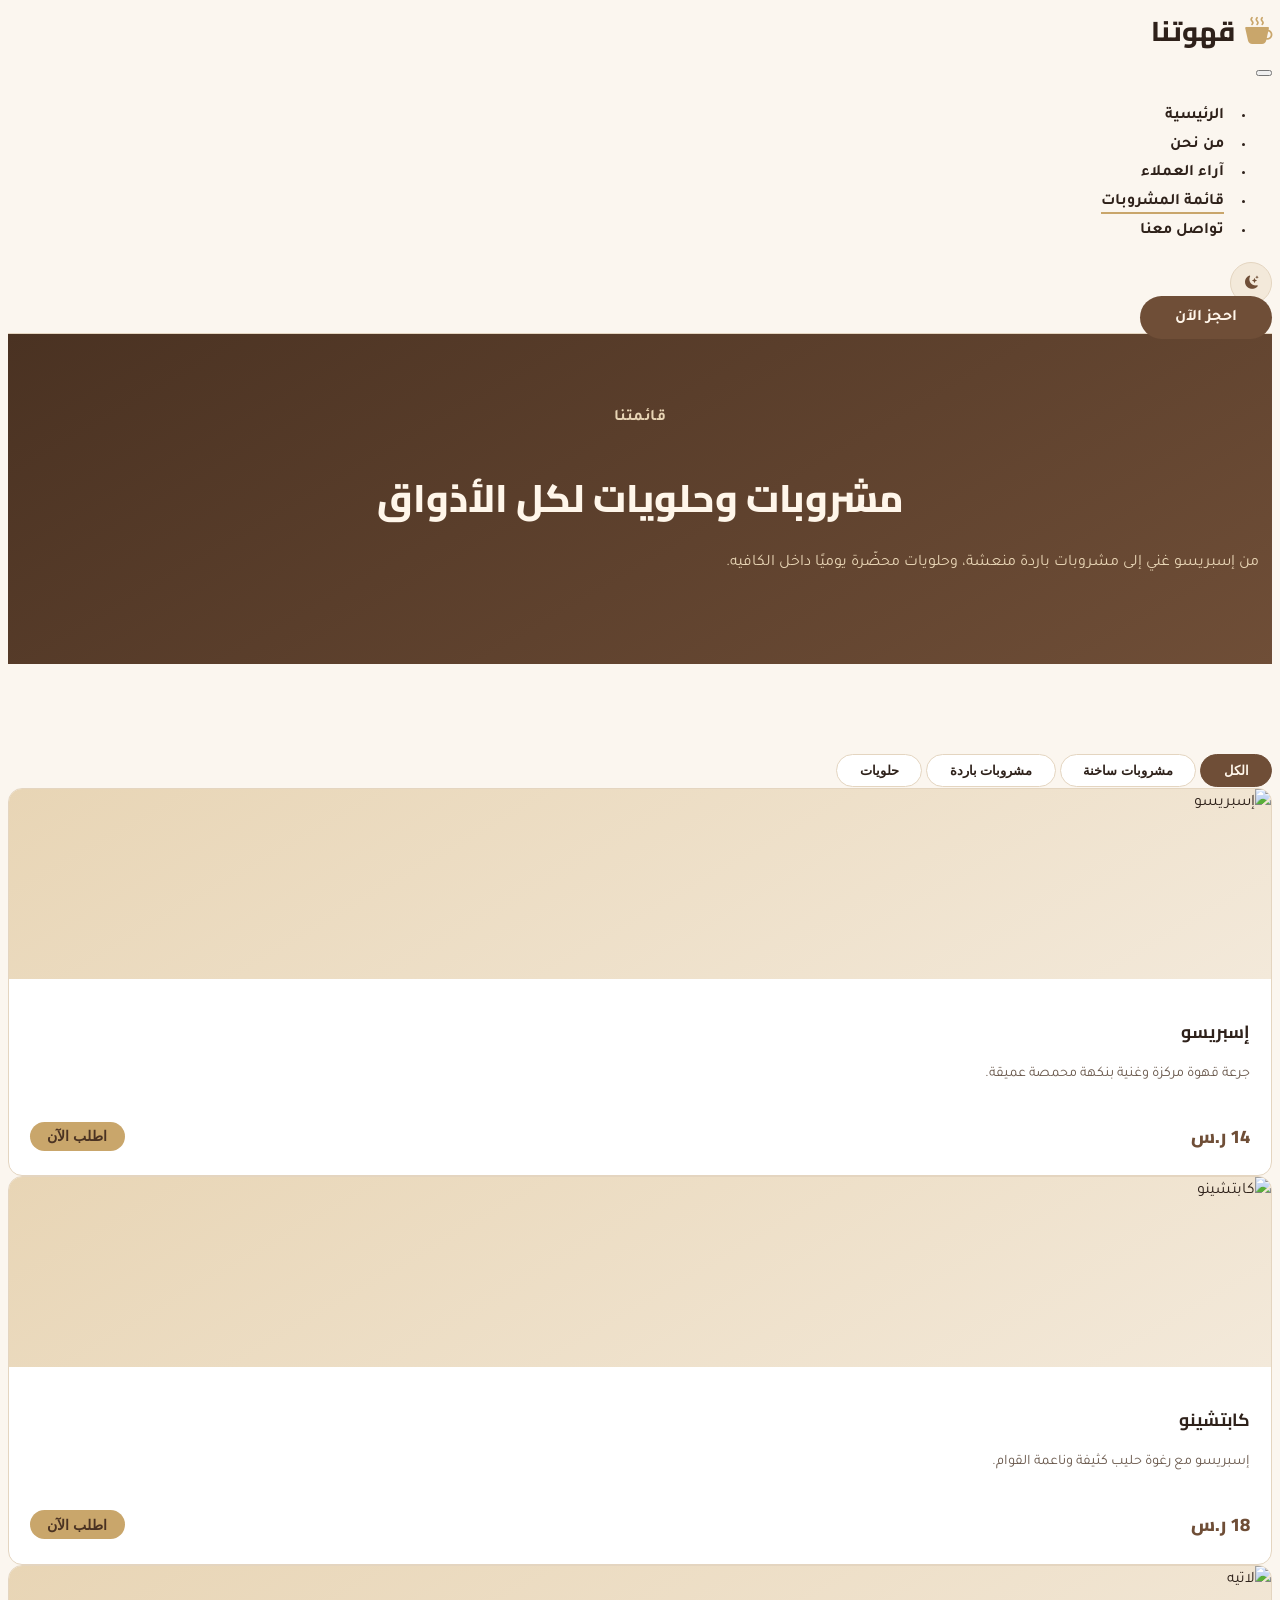
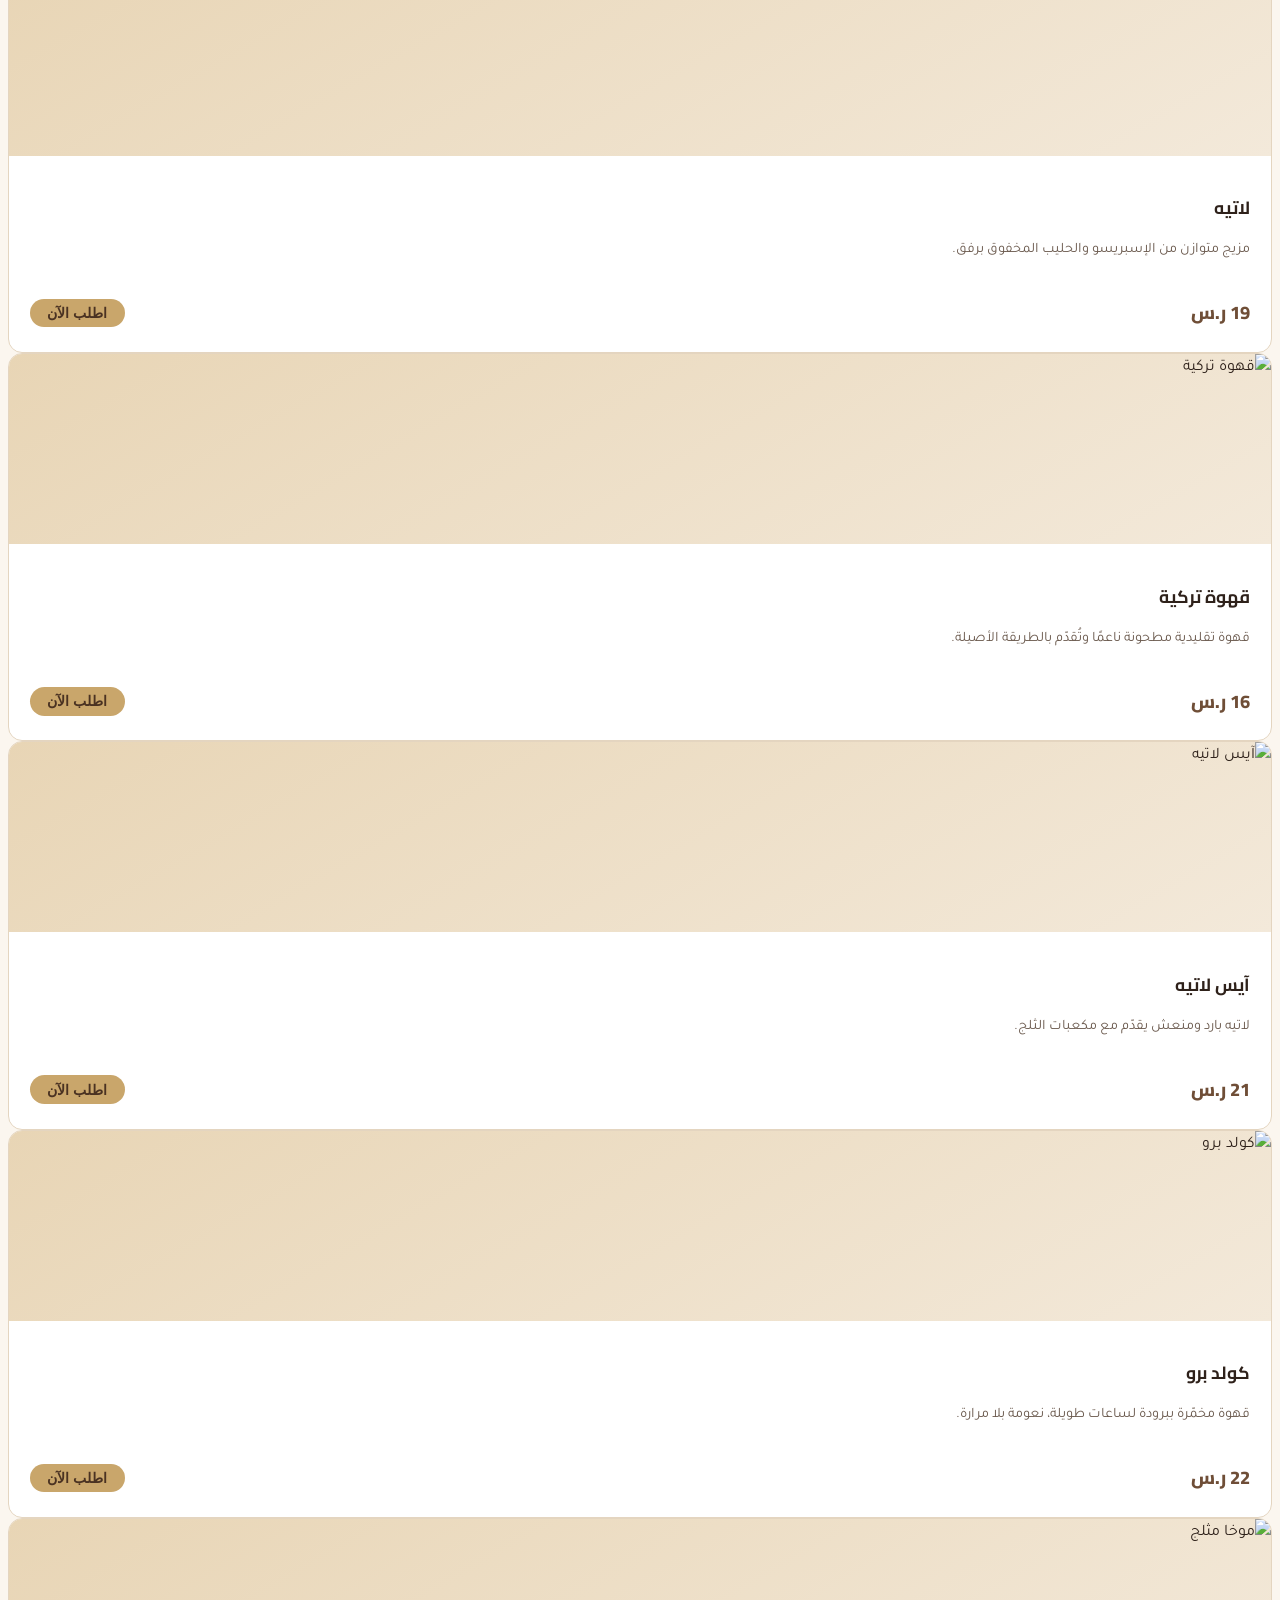
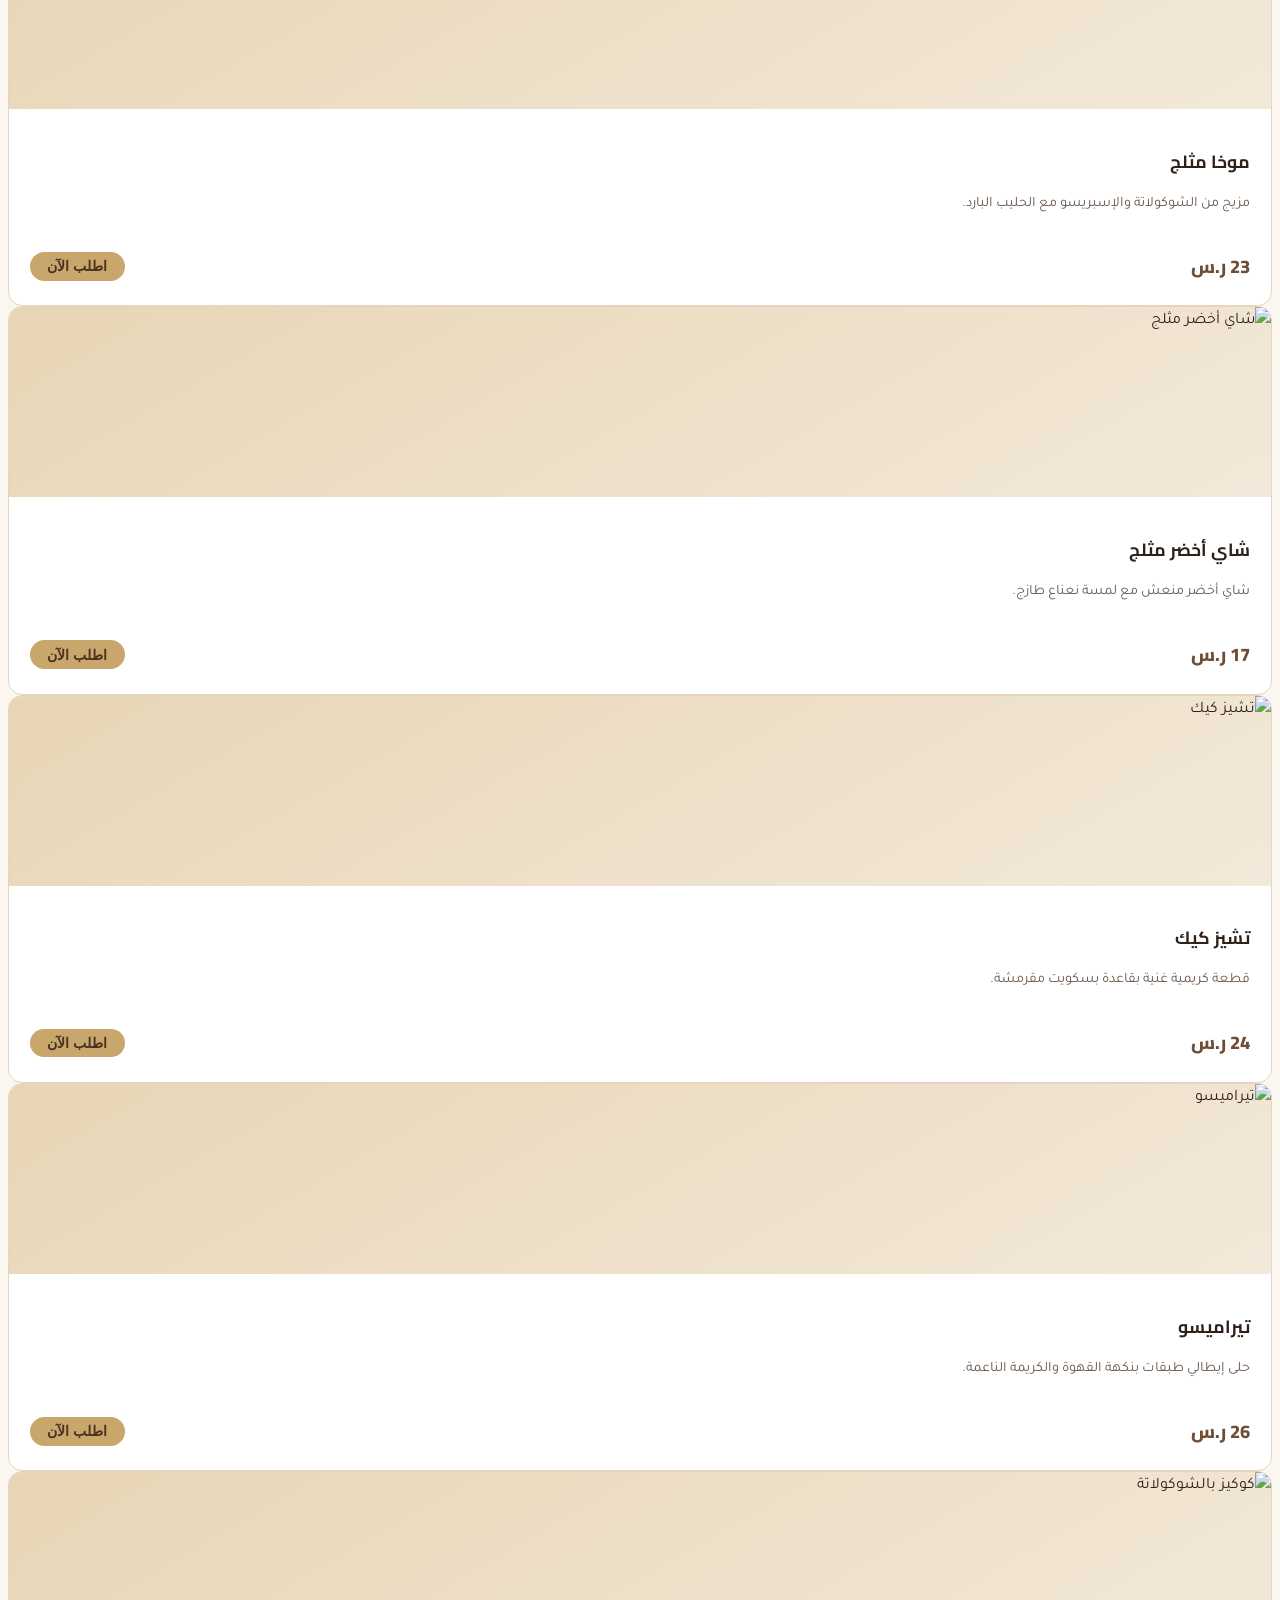
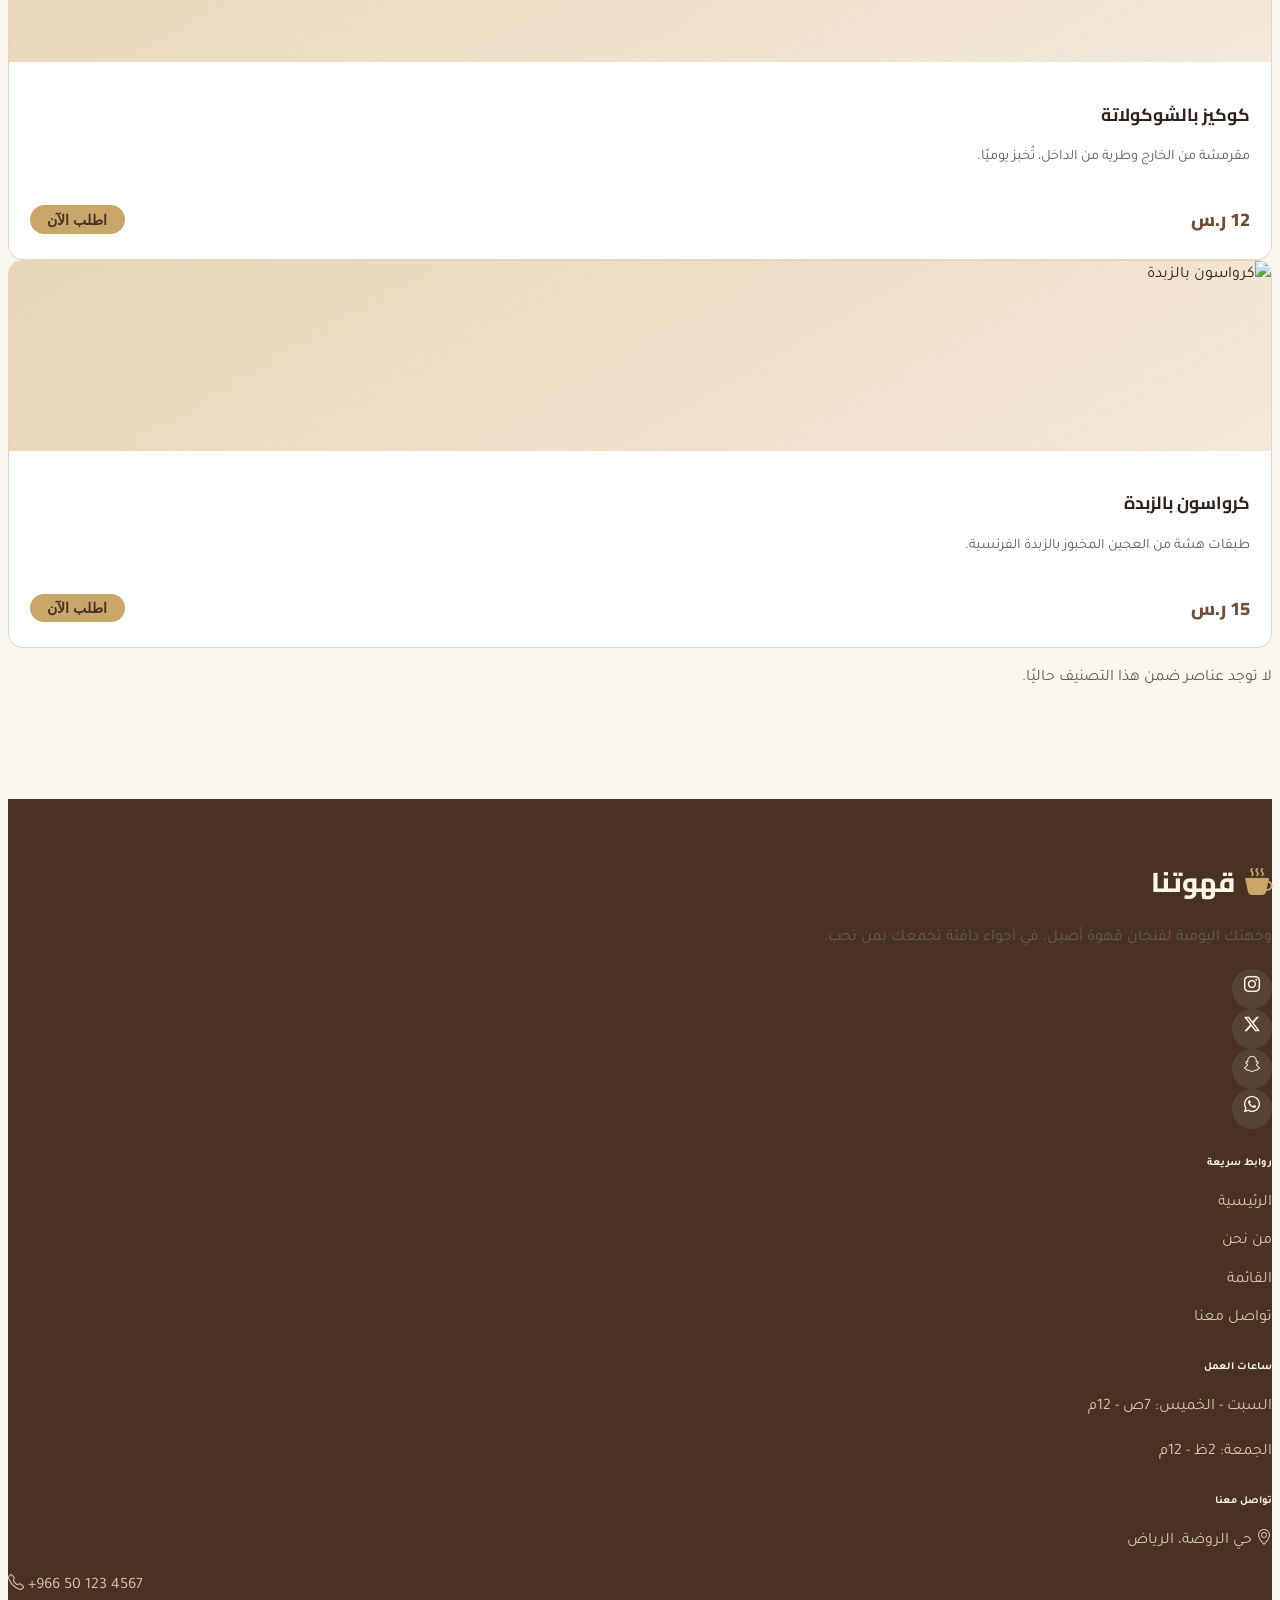
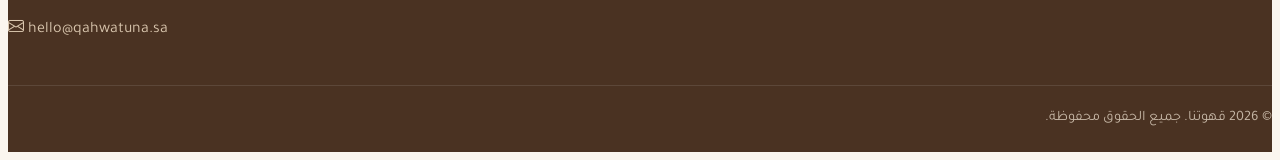
==== menu.html @ befc67d3 "Initial commit: Qahwatna cafe website Co-authored-by: Copilot App <223556219+Copilot@users.noreply.g" ====
<!DOCTYPE html>
<html lang="ar" dir="rtl">
<head>
  <meta charset="UTF-8">
  <meta name="viewport" content="width=device-width, initial-scale=1.0">
  <title>قائمة المشروبات | قهوتنا</title>
  <meta name="description" content="تصفح قائمة المشروبات والحلويات في كافيه قهوتنا">

  <!-- خطوط عربية عصرية من Google Fonts -->
  <link rel="preconnect" href="https://fonts.googleapis.com">
  <link href="https://fonts.googleapis.com/css2?family=Cairo:wght@500;700;800&family=Tajawal:wght@400;500;700&display=swap" rel="stylesheet">

  <!-- Bootstrap 5 (RTL) -->
  <link href="https://cdn.jsdelivr.net/npm/bootstrap@5.3.3/dist/css/bootstrap.rtl.min.css" rel="stylesheet">

  <!-- Bootstrap Icons -->
  <link rel="stylesheet" href="https://cdn.jsdelivr.net/npm/bootstrap-icons@1.11.3/font/bootstrap-icons.css">

  <!-- ملف التنسيقات الخاص بالموقع -->
  <link rel="stylesheet" href="style.css">
</head>
<body data-theme="light">

  <!-- ===================== الرأس (Header) ===================== -->
  <header class="site-header sticky-top">
    <nav class="navbar navbar-expand-lg py-3">
      <div class="container">

        <a class="navbar-brand brand-logo" href="index.html">
          <i class="bi bi-cup-hot-fill brand-icon"></i>
          قهوتنا
        </a>

        <button class="navbar-toggler" type="button" data-bs-toggle="collapse" data-bs-target="#mainNavbar" aria-controls="mainNavbar" aria-expanded="false" aria-label="فتح القائمة">
          <span class="navbar-toggler-icon"></span>
        </button>

        <div class="collapse navbar-collapse" id="mainNavbar">
          <ul class="navbar-nav mx-auto text-center">
            <li class="nav-item"><a class="nav-link nav-link-custom" href="index.html">الرئيسية</a></li>
            <li class="nav-item"><a class="nav-link nav-link-custom" href="index.html#about">من نحن</a></li>
            <li class="nav-item"><a class="nav-link nav-link-custom" href="index.html#testimonials">آراء العملاء</a></li>
            <li class="nav-item"><a class="nav-link nav-link-custom active" href="menu.html">قائمة المشروبات</a></li>
            <li class="nav-item"><a class="nav-link nav-link-custom" href="index.html#contact">تواصل معنا</a></li>
          </ul>

          <div class="d-flex align-items-center gap-2 justify-content-center mt-3 mt-lg-0">
            <button id="themeToggleBtn" class="theme-toggle-btn" aria-label="تبديل الوضع الليلي والنهاري" title="تبديل الوضع">
              <i class="bi bi-moon-stars-fill" id="themeIcon"></i>
            </button>
            <a href="index.html#contact" class="btn btn-coffee">احجز الآن</a>
          </div>
        </div>

      </div>
    </nav>
  </header>

  <!-- ===================== رأس صفحة القائمة ===================== -->
  <section class="menu-hero">
    <div class="container">
      <span class="section-eyebrow" style="color:#E8D5B5;">قائمتنا</span>
      <h1 class="section-title mt-2" style="color:#FFF6EA;">مشروبات وحلويات لكل الأذواق</h1>
      <p class="mx-auto" style="max-width:560px; color:#E8D5B5;">
        من إسبريسو غني إلى مشروبات باردة منعشة، وحلويات محضّرة يوميًا داخل الكافيه.
      </p>
    </div>
  </section>

  <!-- ===================== قسم القائمة (Menu Grid) ===================== -->
  <section class="menu-section py-5">
    <div class="container">

      <!-- أزرار تصفية الأقسام -->
      <div class="d-flex flex-wrap justify-content-center gap-2 mb-5" id="menuFilters">
        <button class="menu-filter-btn active" data-filter="all">الكل</button>
        <button class="menu-filter-btn" data-filter="hot">مشروبات ساخنة</button>
        <button class="menu-filter-btn" data-filter="cold">مشروبات باردة</button>
        <button class="menu-filter-btn" data-filter="dessert">حلويات</button>
      </div>

      <!-- شبكة المنتجات -->
      <div class="row g-4" id="menuGrid">

        <!-- إسبريسو -->
        <div class="col-sm-6 col-lg-4 menu-item" data-category="hot">
          <div class="product-card">
            <div class="product-thumb">
              <img src="https://images.pexels.com/photos/9050518/pexels-photo-9050518.jpeg?auto=compress&amp;cs=tinysrgb&amp;w=500" alt="إسبريسو" loading="lazy">
            </div>
            <div class="product-body">
              <h3 class="product-name">إسبريسو</h3>
              <p class="product-desc">جرعة قهوة مركزة وغنية بنكهة محمصة عميقة.</p>
              <div class="product-footer">
                <span class="product-price">14 ر.س</span>
                <button class="btn-order" data-product="إسبريسو">اطلب الآن</button>
              </div>
            </div>
          </div>
        </div>

        <!-- كابتشينو -->
        <div class="col-sm-6 col-lg-4 menu-item" data-category="hot">
          <div class="product-card">
            <div class="product-thumb">
              <img src="https://images.pexels.com/photos/186857/pexels-photo-186857.jpeg?auto=compress&amp;cs=tinysrgb&amp;w=500" alt="كابتشينو" loading="lazy">
            </div>
            <div class="product-body">
              <h3 class="product-name">كابتشينو</h3>
              <p class="product-desc">إسبريسو مع رغوة حليب كثيفة وناعمة القوام.</p>
              <div class="product-footer">
                <span class="product-price">18 ر.س</span>
                <button class="btn-order" data-product="كابتشينو">اطلب الآن</button>
              </div>
            </div>
          </div>
        </div>

        <!-- لاتيه -->
        <div class="col-sm-6 col-lg-4 menu-item" data-category="hot">
          <div class="product-card">
            <div class="product-thumb">
              <img src="https://images.pexels.com/photos/302900/pexels-photo-302900.jpeg?auto=compress&amp;cs=tinysrgb&amp;w=500" alt="لاتيه" loading="lazy">
            </div>
            <div class="product-body">
              <h3 class="product-name">لاتيه</h3>
              <p class="product-desc">مزيج متوازن من الإسبريسو والحليب المخفوق برفق.</p>
              <div class="product-footer">
                <span class="product-price">19 ر.س</span>
                <button class="btn-order" data-product="لاتيه">اطلب الآن</button>
              </div>
            </div>
          </div>
        </div>

        <!-- قهوة تركية -->
        <div class="col-sm-6 col-lg-4 menu-item" data-category="hot">
          <div class="product-card">
            <div class="product-thumb">
              <img src="https://images.pexels.com/photos/28867029/pexels-photo-28867029.jpeg?auto=compress&amp;cs=tinysrgb&amp;w=500" alt="قهوة تركية" loading="lazy">
            </div>
            <div class="product-body">
              <h3 class="product-name">قهوة تركية</h3>
              <p class="product-desc">قهوة تقليدية مطحونة ناعمًا وتُقدّم بالطريقة الأصيلة.</p>
              <div class="product-footer">
                <span class="product-price">16 ر.س</span>
                <button class="btn-order" data-product="قهوة تركية">اطلب الآن</button>
              </div>
            </div>
          </div>
        </div>

        <!-- آيس لاتيه -->
        <div class="col-sm-6 col-lg-4 menu-item" data-category="cold">
          <div class="product-card">
            <div class="product-thumb">
              <img src="https://images.pexels.com/photos/11136849/pexels-photo-11136849.jpeg?auto=compress&amp;cs=tinysrgb&amp;w=500" alt="آيس لاتيه" loading="lazy">
            </div>
            <div class="product-body">
              <h3 class="product-name">آيس لاتيه</h3>
              <p class="product-desc">لاتيه بارد ومنعش يقدّم مع مكعبات الثلج.</p>
              <div class="product-footer">
                <span class="product-price">21 ر.س</span>
                <button class="btn-order" data-product="آيس لاتيه">اطلب الآن</button>
              </div>
            </div>
          </div>
        </div>

        <!-- كولد برو -->
        <div class="col-sm-6 col-lg-4 menu-item" data-category="cold">
          <div class="product-card">
            <div class="product-thumb">
              <img src="https://images.pexels.com/photos/10738363/pexels-photo-10738363.jpeg?auto=compress&amp;cs=tinysrgb&amp;w=500" alt="كولد برو" loading="lazy">
            </div>
            <div class="product-body">
              <h3 class="product-name">كولد برو</h3>
              <p class="product-desc">قهوة مخمّرة ببرودة لساعات طويلة، نعومة بلا مرارة.</p>
              <div class="product-footer">
                <span class="product-price">22 ر.س</span>
                <button class="btn-order" data-product="كولد برو">اطلب الآن</button>
              </div>
            </div>
          </div>
        </div>

        <!-- موخا مثلج -->
        <div class="col-sm-6 col-lg-4 menu-item" data-category="cold">
          <div class="product-card">
            <div class="product-thumb">
              <img src="https://images.pexels.com/photos/4790062/pexels-photo-4790062.jpeg?auto=compress&amp;cs=tinysrgb&amp;w=500" alt="موخا مثلج" loading="lazy">
            </div>
            <div class="product-body">
              <h3 class="product-name">موخا مثلج</h3>
              <p class="product-desc">مزيج من الشوكولاتة والإسبريسو مع الحليب البارد.</p>
              <div class="product-footer">
                <span class="product-price">23 ر.س</span>
                <button class="btn-order" data-product="موخا مثلج">اطلب الآن</button>
              </div>
            </div>
          </div>
        </div>

        <!-- شاي أخضر مثلج -->
        <div class="col-sm-6 col-lg-4 menu-item" data-category="cold">
          <div class="product-card">
            <div class="product-thumb">
              <img src="https://images.pexels.com/photos/32972501/pexels-photo-32972501.jpeg?auto=compress&amp;cs=tinysrgb&amp;w=500" alt="شاي أخضر مثلج" loading="lazy">
            </div>
            <div class="product-body">
              <h3 class="product-name">شاي أخضر مثلج</h3>
              <p class="product-desc">شاي أخضر منعش مع لمسة نعناع طازج.</p>
              <div class="product-footer">
                <span class="product-price">17 ر.س</span>
                <button class="btn-order" data-product="شاي أخضر مثلج">اطلب الآن</button>
              </div>
            </div>
          </div>
        </div>

        <!-- تشيز كيك -->
        <div class="col-sm-6 col-lg-4 menu-item" data-category="dessert">
          <div class="product-card">
            <div class="product-thumb">
              <img src="https://images.pexels.com/photos/28895984/pexels-photo-28895984.jpeg?auto=compress&amp;cs=tinysrgb&amp;w=500" alt="تشيز كيك" loading="lazy">
            </div>
            <div class="product-body">
              <h3 class="product-name">تشيز كيك</h3>
              <p class="product-desc">قطعة كريمية غنية بقاعدة بسكويت مقرمشة.</p>
              <div class="product-footer">
                <span class="product-price">24 ر.س</span>
                <button class="btn-order" data-product="تشيز كيك">اطلب الآن</button>
              </div>
            </div>
          </div>
        </div>

        <!-- تيراميسو -->
        <div class="col-sm-6 col-lg-4 menu-item" data-category="dessert">
          <div class="product-card">
            <div class="product-thumb">
              <img src="https://images.pexels.com/photos/14766327/pexels-photo-14766327.jpeg?auto=compress&amp;cs=tinysrgb&amp;w=500" alt="تيراميسو" loading="lazy">
            </div>
            <div class="product-body">
              <h3 class="product-name">تيراميسو</h3>
              <p class="product-desc">حلى إيطالي طبقات بنكهة القهوة والكريمة الناعمة.</p>
              <div class="product-footer">
                <span class="product-price">26 ر.س</span>
                <button class="btn-order" data-product="تيراميسو">اطلب الآن</button>
              </div>
            </div>
          </div>
        </div>

        <!-- كوكيز -->
        <div class="col-sm-6 col-lg-4 menu-item" data-category="dessert">
          <div class="product-card">
            <div class="product-thumb">
              <img src="https://images.pexels.com/photos/14133096/pexels-photo-14133096.jpeg?auto=compress&amp;cs=tinysrgb&amp;w=500" alt="كوكيز بالشوكولاتة" loading="lazy">
            </div>
            <div class="product-body">
              <h3 class="product-name">كوكيز بالشوكولاتة</h3>
              <p class="product-desc">مقرمشة من الخارج وطرية من الداخل، تُخبز يوميًا.</p>
              <div class="product-footer">
                <span class="product-price">12 ر.س</span>
                <button class="btn-order" data-product="كوكيز بالشوكولاتة">اطلب الآن</button>
              </div>
            </div>
          </div>
        </div>

        <!-- كرواسون -->
        <div class="col-sm-6 col-lg-4 menu-item" data-category="dessert">
          <div class="product-card">
            <div class="product-thumb">
              <img src="https://images.pexels.com/photos/8105045/pexels-photo-8105045.jpeg?auto=compress&amp;cs=tinysrgb&amp;w=500" alt="كرواسون بالزبدة" loading="lazy">
            </div>
            <div class="product-body">
              <h3 class="product-name">كرواسون بالزبدة</h3>
              <p class="product-desc">طبقات هشة من العجين المخبوز بالزبدة الفرنسية.</p>
              <div class="product-footer">
                <span class="product-price">15 ر.س</span>
                <button class="btn-order" data-product="كرواسون بالزبدة">اطلب الآن</button>
              </div>
            </div>
          </div>
        </div>

      </div>

      <!-- رسالة تظهر عند عدم وجود نتائج للتصفية -->
      <p class="text-center text-muted-custom mt-5 d-none" id="noResultsMsg">
        لا توجد عناصر ضمن هذا التصنيف حاليًا.
      </p>

    </div>
  </section>

  <!-- ===================== التذييل (Footer) ===================== -->
  <footer class="site-footer">
    <div class="container">
      <div class="row g-4">

        <div class="col-lg-4">
          <div class="brand-logo mb-3" style="color:#FFF6EA;">
            <i class="bi bi-cup-hot-fill brand-icon"></i>
            قهوتنا
          </div>
          <p class="text-muted-custom" style="color:#C6B7A6;">
            وجهتك اليومية لفنجان قهوة أصيل، في أجواء دافئة تجمعك بمن تحب.
          </p>
          <div class="d-flex gap-2 mt-3">
            <a href="#" class="social-icon" aria-label="Instagram"><i class="bi bi-instagram"></i></a>
            <a href="#" class="social-icon" aria-label="Twitter / X"><i class="bi bi-twitter-x"></i></a>
            <a href="#" class="social-icon" aria-label="Snapchat"><i class="bi bi-snapchat"></i></a>
            <a href="#" class="social-icon" aria-label="WhatsApp"><i class="bi bi-whatsapp"></i></a>
          </div>
        </div>

        <div class="col-lg-2 col-md-4">
          <h6 class="footer-title">روابط سريعة</h6>
          <a href="index.html" class="footer-link">الرئيسية</a>
          <a href="index.html#about" class="footer-link">من نحن</a>
          <a href="menu.html" class="footer-link">القائمة</a>
          <a href="index.html#contact" class="footer-link">تواصل معنا</a>
        </div>

        <div class="col-lg-3 col-md-4">
          <h6 class="footer-title">ساعات العمل</h6>
          <p class="footer-link mb-1">السبت - الخميس: 7ص - 12م</p>
          <p class="footer-link">الجمعة: 2ظ - 12م</p>
        </div>

        <div class="col-lg-3 col-md-4">
          <h6 class="footer-title">تواصل معنا</h6>
          <p class="footer-link mb-1"><i class="bi bi-geo-alt ms-1"></i> حي الروضة، الرياض</p>
          <p class="footer-link mb-1" dir="ltr"><i class="bi bi-telephone ms-1"></i> +966 50 123 4567</p>
          <p class="footer-link" dir="ltr"><i class="bi bi-envelope ms-1"></i> hello@qahwatuna.sa</p>
        </div>

      </div>

      <div class="footer-bottom text-center">
        &copy; <span id="currentYear"></span> قهوتنا. جميع الحقوق محفوظة.
      </div>
    </div>
  </footer>

  <!-- إشعار تأكيد الطلب -->
  <div class="toast-custom" id="orderToast">
    <i class="bi bi-check-circle-fill ms-1"></i>
    <span id="orderToastText">تمت إضافة الطلب بنجاح</span>
  </div>

  <!-- زر العودة لأعلى الصفحة -->
  <button id="scrollTopBtn" class="scroll-top-btn" aria-label="العودة لأعلى الصفحة">
    <i class="bi bi-arrow-up"></i>
  </button>

  <!-- مكتبة Bootstrap JS -->
  <script src="https://cdn.jsdelivr.net/npm/bootstrap@5.3.3/dist/js/bootstrap.bundle.min.js"></script>
  <!-- ملف الجافاسكريبت الخاص بالموقع -->
  <script src="script.js"></script>
</body>
</html>
---- style.css ----
/* ==========================================================================
   قهوتنا | ملف التنسيقات الرئيسي
   يحتوي على: المتغيرات (Design Tokens) - التنسيق العام - الأقسام - الوضع الليلي
   ========================================================================== */

/* ----- 1) المتغيرات العامة (Design Tokens) ----- */
:root {
  /* الألوان - الوضع النهاري (دافئ: بني وبيج وكريمي) */
  --color-bg: #FBF6EF;
  --color-bg-soft: #F3E9DA;
  --color-surface: #FFFFFF;
  --color-text: #2E211A;
  --color-text-muted: #6B5A4E;
  --color-primary: #6F4E37;
  --color-primary-dark: #4A3222;
  --color-accent: #C9A66B;
  --color-accent-soft: #E8D5B5;
  --color-border: #E4D5C0;

  /* الظلال والانحناءات */
  --shadow-soft: 0 10px 30px rgba(74, 50, 34, 0.08);
  --radius-card: 14px;

  /* الخطوط */
  --font-heading: 'Cairo', sans-serif;
  --font-body: 'Tajawal', sans-serif;

  /* الانتقالات */
  --transition-base: 0.3s ease;
}

/* ----- الوضع الليلي (Dark Mode) ----- */
[data-theme="dark"] {
  --color-bg: #1B140F;
  --color-bg-soft: #241B15;
  --color-surface: #2A2018;
  --color-text: #F3E9DA;
  --color-text-muted: #C6B7A6;
  --color-primary: #D8B989;
  --color-primary-dark: #C9A66B;
  --color-accent: #C9A66B;
  --color-accent-soft: #3A2C20;
  --color-border: #3A2C20;
  --shadow-soft: 0 10px 30px rgba(0, 0, 0, 0.35);
}

/* ----- 2) إعدادات عامة ----- */
* {
  scroll-behavior: smooth;
}

body {
  font-family: var(--font-body);
  background-color: var(--color-bg);
  color: var(--color-text);
  transition: background-color var(--transition-base), color var(--transition-base);
  line-height: 1.8;
}

h1, h2, h3, h4, h5, .brand-logo {
  font-family: var(--font-heading);
  color: var(--color-text);
}

a {
  text-decoration: none;
}

section {
  padding: 90px 0;
}

.text-muted-custom {
  color: var(--color-text-muted) !important;
}

.section-eyebrow {
  color: var(--color-accent);
  font-weight: 700;
  letter-spacing: 0.5px;
}

.section-title {
  font-weight: 800;
  font-size: clamp(1.9rem, 3vw, 2.6rem);
  margin-bottom: 1rem;
}

.section-lead {
  color: var(--color-text-muted);
  max-width: 620px;
}

/* ----- 3) الأزرار ----- */
.btn-coffee {
  background-color: var(--color-primary);
  color: #FFF6EA;
  border: none;
  padding: 0.85rem 2.2rem;
  border-radius: 50px;
  font-weight: 700;
  transition: background-color var(--transition-base), transform var(--transition-base);
}

.btn-coffee:hover {
  background-color: var(--color-primary-dark);
  color: #FFF6EA;
  transform: translateY(-2px);
}

.btn-coffee-outline {
  background-color: transparent;
  color: var(--color-primary);
  border: 2px solid var(--color-primary);
  padding: 0.75rem 2rem;
  border-radius: 50px;
  font-weight: 700;
  transition: all var(--transition-base);
}

.btn-coffee-outline:hover {
  background-color: var(--color-primary);
  color: #FFF6EA;
}

/* ----- 4) رأس الصفحة (Header) ----- */
.site-header {
  background-color: var(--color-bg);
  border-bottom: 1px solid var(--color-border);
  transition: background-color var(--transition-base);
}

.brand-logo {
  font-weight: 800;
  font-size: 1.7rem;
  display: flex;
  align-items: center;
  gap: 10px;
}

.brand-logo .brand-icon {
  color: var(--color-accent);
}

.nav-link-custom {
  color: var(--color-text) !important;
  font-weight: 600;
  margin: 0 8px;
  position: relative;
}

.nav-link-custom::after {
  content: "";
  position: absolute;
  right: 0;
  bottom: -4px;
  width: 0;
  height: 2px;
  background-color: var(--color-accent);
  transition: width var(--transition-base);
}

.nav-link-custom:hover::after,
.nav-link-custom.active::after {
  width: 100%;
}

/* زر تبديل الوضع الليلي/النهاري */
.theme-toggle-btn {
  width: 42px;
  height: 42px;
  border-radius: 50%;
  border: 1px solid var(--color-border);
  background-color: var(--color-bg-soft);
  color: var(--color-primary);
  display: flex;
  align-items: center;
  justify-content: center;
  transition: all var(--transition-base);
}

.theme-toggle-btn:hover {
  background-color: var(--color-accent-soft);
}

/* ----- 5) قسم الترحيب (Hero) ----- */
.hero-section {
  position: relative;
  min-height: 88vh;
  display: flex;
  align-items: center;
  overflow: hidden;
  background:
    radial-gradient(circle at 15% 25%, rgba(201, 166, 107, 0.35), transparent 45%),
    linear-gradient(160deg, rgba(37, 25, 16, 0.88) 0%, rgba(74, 50, 34, 0.82) 55%, rgba(111, 78, 55, 0.7) 100%),
    url('https://images.pexels.com/photos/930402/pexels-photo-930402.jpeg?auto=compress&cs=tinysrgb&w=1600') center/cover no-repeat;
}

/* نقش دائري يشبه حبوب القهوة كخلفية زخرفية */
.hero-pattern {
  position: absolute;
  inset: 0;
  opacity: 0.12;
  background-image: radial-gradient(#F3E9DA 2px, transparent 2px);
  background-size: 26px 26px;
  pointer-events: none;
}

.hero-content {
  position: relative;
  z-index: 2;
  color: #FFF6EA;
}

.hero-content .section-eyebrow {
  color: var(--color-accent-soft);
}

.hero-title {
  font-family: var(--font-heading);
  font-weight: 800;
  font-size: clamp(2.4rem, 5vw, 3.8rem);
  line-height: 1.25;
}

.hero-subtitle {
  font-size: 1.15rem;
  color: #E8D5B5;
  max-width: 560px;
  margin: 1.2rem 0 2rem;
}

.hero-cup-decor {
  position: relative;
  z-index: 2;
}

/* ----- 6) قسم من نحن (About) ----- */
.about-section {
  background-color: var(--color-bg);
}

.feature-item {
  display: flex;
  gap: 16px;
  align-items: flex-start;
  padding: 18px 0;
  border-bottom: 1px solid var(--color-border);
}

.feature-item:last-child {
  border-bottom: none;
}

.feature-icon {
  width: 48px;
  height: 48px;
  min-width: 48px;
  border-radius: 12px;
  background-color: var(--color-accent-soft);
  color: var(--color-primary);
  display: flex;
  align-items: center;
  justify-content: center;
  font-size: 1.3rem;
}

.about-visual {
  background: linear-gradient(150deg, var(--color-accent-soft), var(--color-bg-soft));
  border-radius: 24px;
  padding: 2.5rem;
  position: relative;
}

.stat-card {
  background-color: var(--color-surface);
  border-radius: var(--radius-card);
  padding: 1.4rem;
  box-shadow: var(--shadow-soft);
  text-align: center;
}

.stat-number {
  font-family: var(--font-heading);
  font-weight: 800;
  font-size: 2rem;
  color: var(--color-primary);
}

/* ----- 7) قسم آراء العملاء (Testimonials) ----- */
.testimonials-section {
  background-color: var(--color-bg-soft);
}

.testimonial-card {
  background-color: var(--color-surface);
  border-radius: var(--radius-card);
  padding: 2rem;
  height: 100%;
  box-shadow: var(--shadow-soft);
  border: 1px solid var(--color-border);
}

.testimonial-quote-icon {
  color: var(--color-accent);
  font-size: 1.8rem;
}

.testimonial-avatar {
  width: 52px;
  height: 52px;
  border-radius: 50%;
  background-color: var(--color-accent-soft);
  color: var(--color-primary);
  display: flex;
  align-items: center;
  justify-content: center;
  font-weight: 700;
  font-family: var(--font-heading);
}

.rating-stars {
  color: var(--color-accent);
  letter-spacing: 2px;
}

/* ----- 8) قسم التواصل (Contact) ----- */
.contact-section {
  background-color: var(--color-bg);
}

.form-control-coffee {
  background-color: var(--color-surface);
  border: 1px solid var(--color-border);
  color: var(--color-text);
  padding: 0.75rem 1rem;
  border-radius: 10px;
}

.form-control-coffee:focus {
  border-color: var(--color-primary);
  box-shadow: 0 0 0 3px var(--color-accent-soft);
  background-color: var(--color-surface);
  color: var(--color-text);
}

.invalid-feedback-custom {
  color: #B3261E;
  font-size: 0.85rem;
  margin-top: 4px;
  display: none;
}

[data-theme="dark"] .invalid-feedback-custom {
  color: #FF8A80;
}

.is-invalid-custom {
  border-color: #B3261E !important;
}

.form-success-msg {
  display: none;
  background-color: #E8F3E8;
  color: #2E5B2E;
  border-radius: 10px;
  padding: 1rem 1.2rem;
  margin-top: 1rem;
}

[data-theme="dark"] .form-success-msg {
  background-color: #1F3320;
  color: #B7E1B7;
}

/* ----- 9) التذييل (Footer) ----- */
.site-footer {
  background-color: var(--color-primary-dark);
  color: #EFE3D0;
  padding-top: 60px;
}

[data-theme="dark"] .site-footer {
  background-color: #120D09;
}

.footer-title {
  color: #FFF6EA;
  font-weight: 700;
  margin-bottom: 1rem;
}

.footer-link {
  color: #D9C6AE;
  display: block;
  margin-bottom: 0.6rem;
  transition: color var(--transition-base);
}

.footer-link:hover {
  color: var(--color-accent);
}

.social-icon {
  width: 40px;
  height: 40px;
  border-radius: 50%;
  background-color: rgba(255, 255, 255, 0.08);
  color: #FFF6EA;
  display: flex;
  align-items: center;
  justify-content: center;
  transition: all var(--transition-base);
}

.social-icon:hover {
  background-color: var(--color-accent);
  color: var(--color-primary-dark);
}

.footer-bottom {
  border-top: 1px solid rgba(255, 255, 255, 0.1);
  margin-top: 40px;
  padding: 20px 0;
  font-size: 0.9rem;
  color: #C6B7A6;
}

/* ----- 10) زر العودة لأعلى الصفحة ----- */
.scroll-top-btn {
  position: fixed;
  bottom: 28px;
  left: 28px;
  width: 46px;
  height: 46px;
  border-radius: 50%;
  background-color: var(--color-primary);
  color: #FFF6EA;
  border: none;
  display: flex;
  align-items: center;
  justify-content: center;
  font-size: 1.2rem;
  opacity: 0;
  visibility: hidden;
  transform: translateY(15px);
  transition: all var(--transition-base);
  z-index: 999;
  box-shadow: var(--shadow-soft);
}

.scroll-top-btn.is-visible {
  opacity: 1;
  visibility: visible;
  transform: translateY(0);
}

.scroll-top-btn:hover {
  background-color: var(--color-primary-dark);
}

/* ----- 11) صفحة القائمة (menu.html) ----- */
.menu-hero {
  background: linear-gradient(150deg, var(--color-primary-dark), var(--color-primary));
  padding: 70px 0;
  color: #FFF6EA;
  text-align: center;
}

.menu-filter-btn {
  border: 1px solid var(--color-border);
  background-color: var(--color-surface);
  color: var(--color-text);
  padding: 0.5rem 1.4rem;
  border-radius: 50px;
  font-weight: 600;
  transition: all var(--transition-base);
}

.menu-filter-btn:hover {
  border-color: var(--color-primary);
}

.menu-filter-btn.active {
  background-color: var(--color-primary);
  border-color: var(--color-primary);
  color: #FFF6EA;
}

.product-card {
  background-color: var(--color-surface);
  border-radius: var(--radius-card);
  overflow: hidden;
  border: 1px solid var(--color-border);
  height: 100%;
  transition: transform var(--transition-base), box-shadow var(--transition-base);
}

.product-card:hover {
  transform: translateY(-6px);
  box-shadow: var(--shadow-soft);
}

.product-thumb {
  height: 190px;
  overflow: hidden;
  background: linear-gradient(150deg, var(--color-accent-soft), var(--color-bg-soft));
}

.product-thumb img {
  width: 100%;
  height: 100%;
  object-fit: cover;
  display: block;
  transition: transform var(--transition-base);
}

.product-card:hover .product-thumb img {
  transform: scale(1.06);
}

.product-body {
  padding: 1.2rem 1.3rem 1.4rem;
}

.product-name {
  font-family: var(--font-heading);
  font-weight: 700;
  font-size: 1.1rem;
  margin-bottom: 0.3rem;
}

.product-desc {
  color: var(--color-text-muted);
  font-size: 0.9rem;
  min-height: 42px;
}

.product-footer {
  display: flex;
  align-items: center;
  justify-content: space-between;
  margin-top: 1rem;
}

.product-price {
  font-family: var(--font-heading);
  font-weight: 800;
  color: var(--color-primary);
  font-size: 1.15rem;
}

.btn-order {
  background-color: var(--color-accent);
  color: var(--color-primary-dark);
  border: none;
  border-radius: 50px;
  padding: 0.4rem 1.1rem;
  font-weight: 700;
  font-size: 0.9rem;
  transition: all var(--transition-base);
}

.btn-order:hover {
  background-color: var(--color-primary);
  color: #FFF6EA;
}

.toast-custom {
  position: fixed;
  bottom: 28px;
  right: 28px;
  background-color: var(--color-primary);
  color: #FFF6EA;
  padding: 0.9rem 1.4rem;
  border-radius: 10px;
  box-shadow: var(--shadow-soft);
  z-index: 1000;
  opacity: 0;
  transform: translateY(20px);
  transition: all var(--transition-base);
  pointer-events: none;
}

.toast-custom.show {
  opacity: 1;
  transform: translateY(0);
}

/* ----- 12) الاستجابة (Responsive) ----- */
@media (max-width: 991.98px) {
  section {
    padding: 60px 0;
  }
  .hero-section {
    min-height: auto;
    padding: 110px 0 70px;
  }
}

@media (max-width: 575.98px) {
  .scroll-top-btn {
    left: 16px;
    bottom: 16px;
  }
  .toast-custom {
    right: 16px;
    left: 16px;
    text-align: center;
  }
}
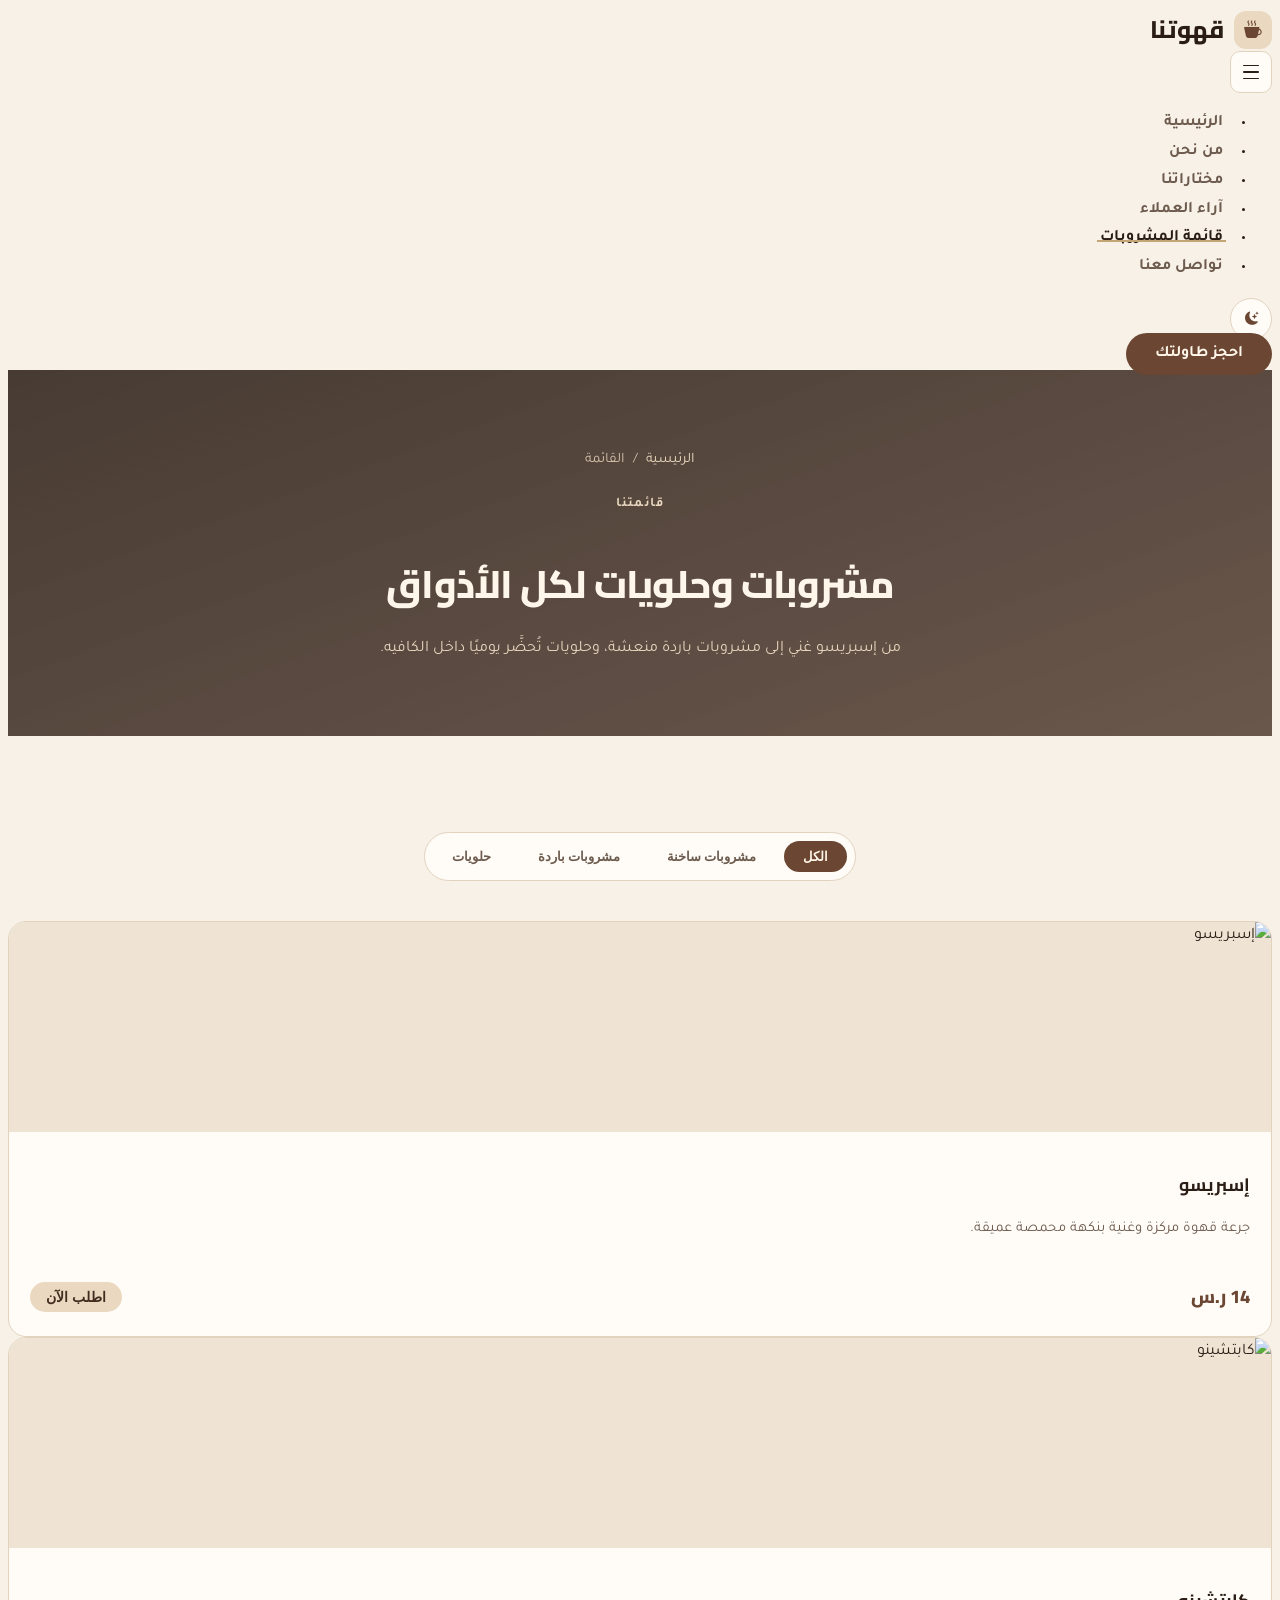
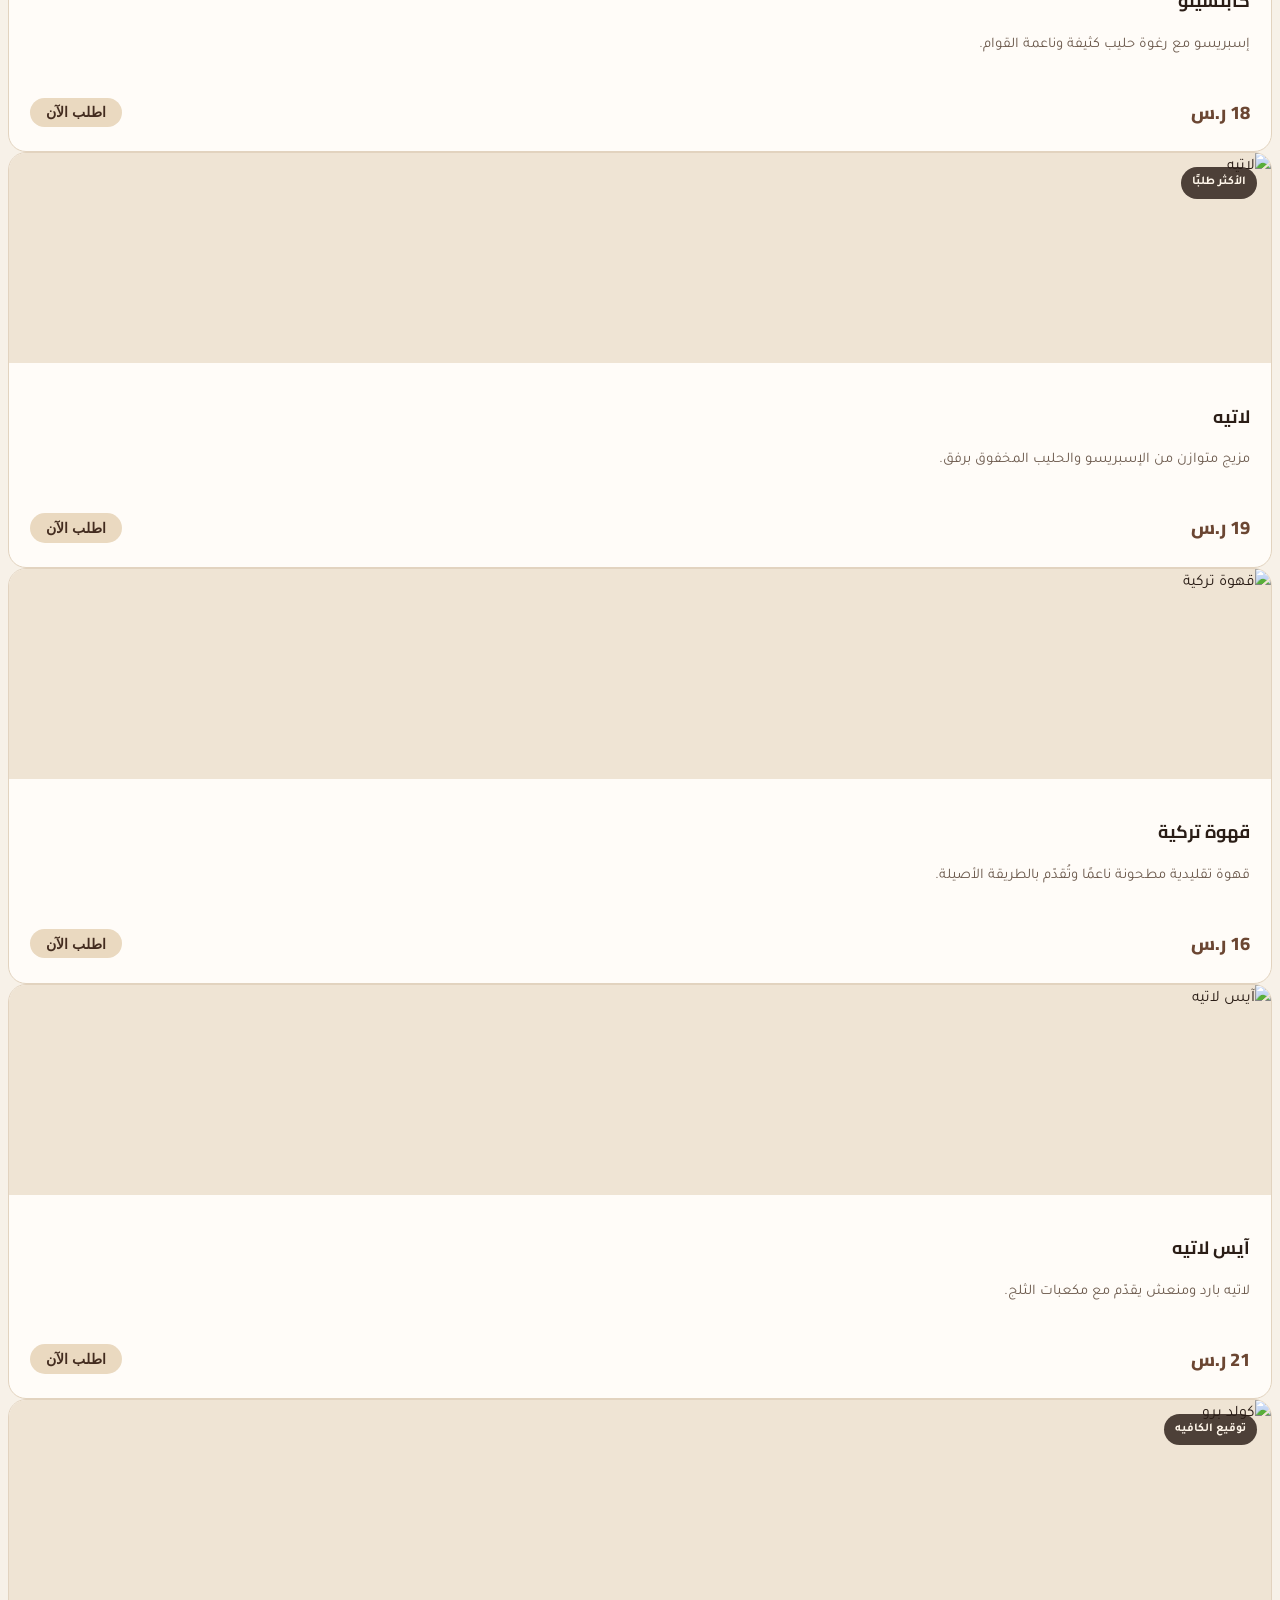
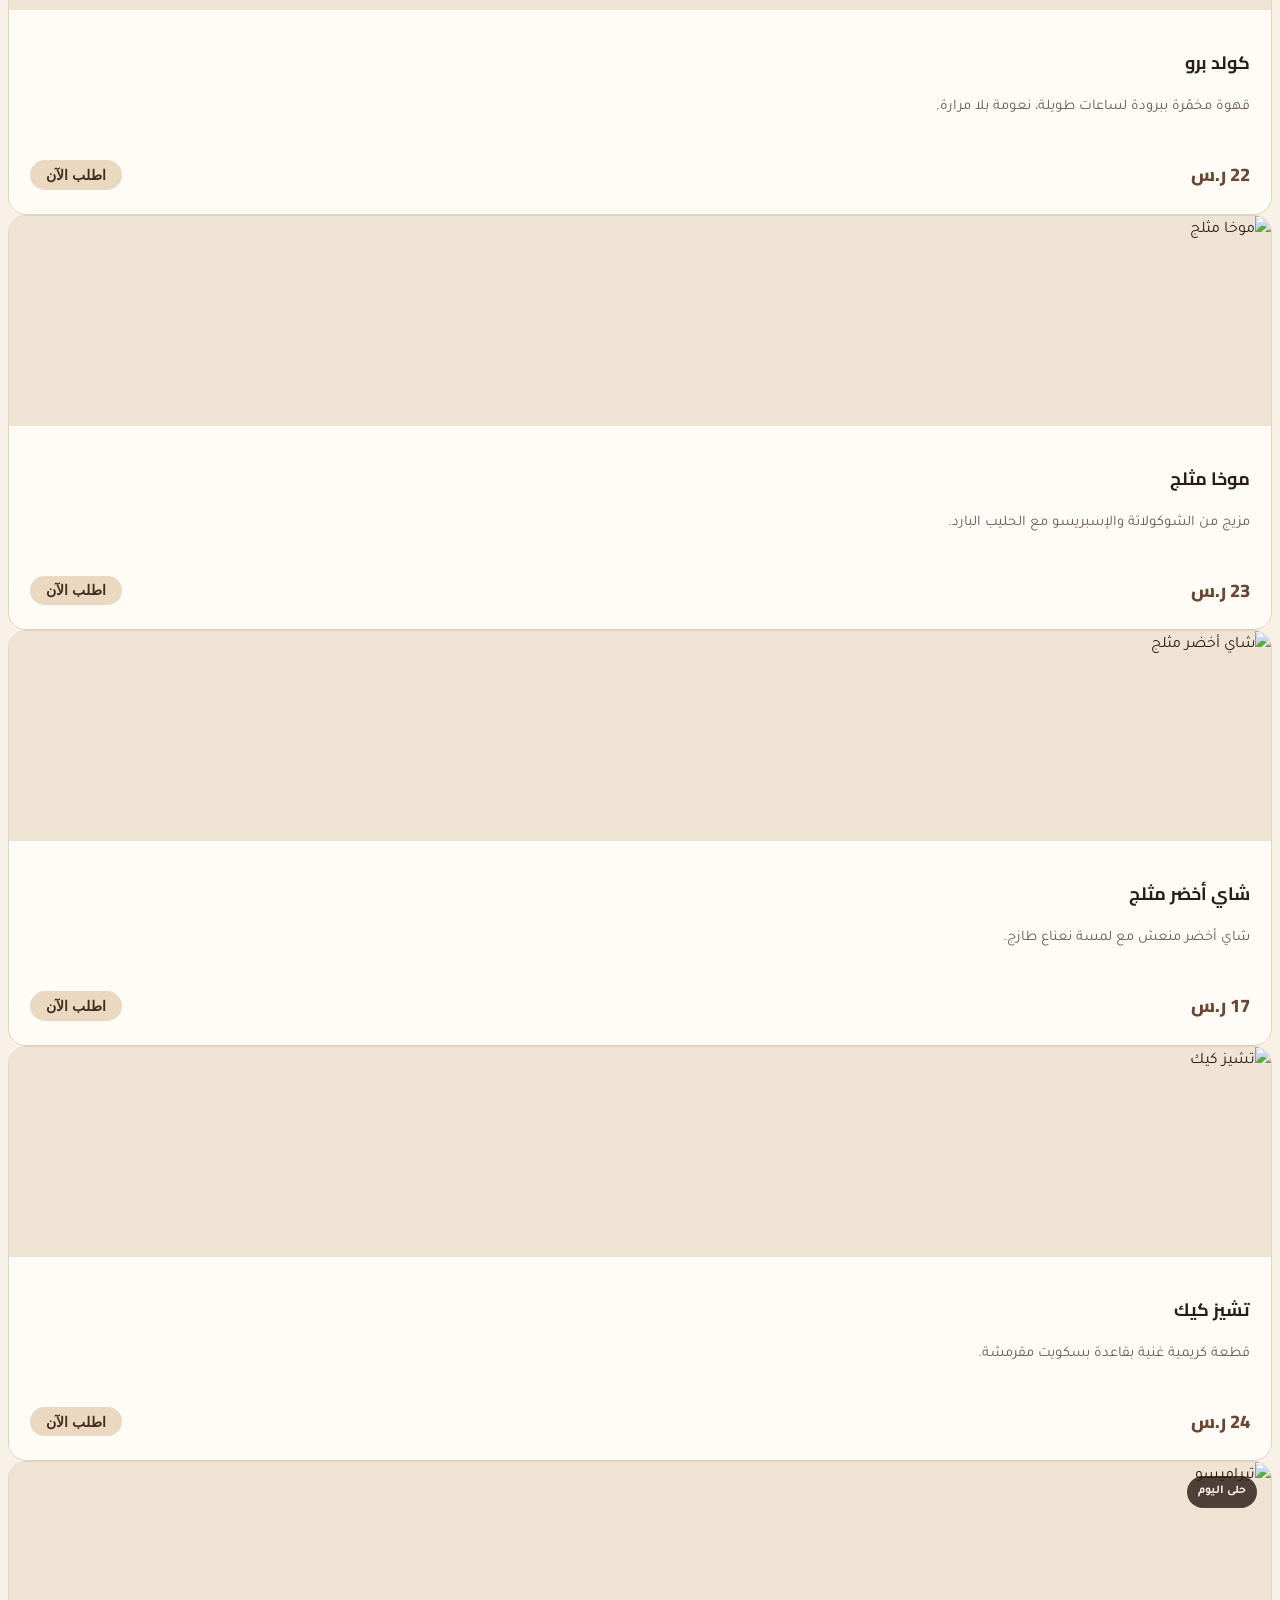
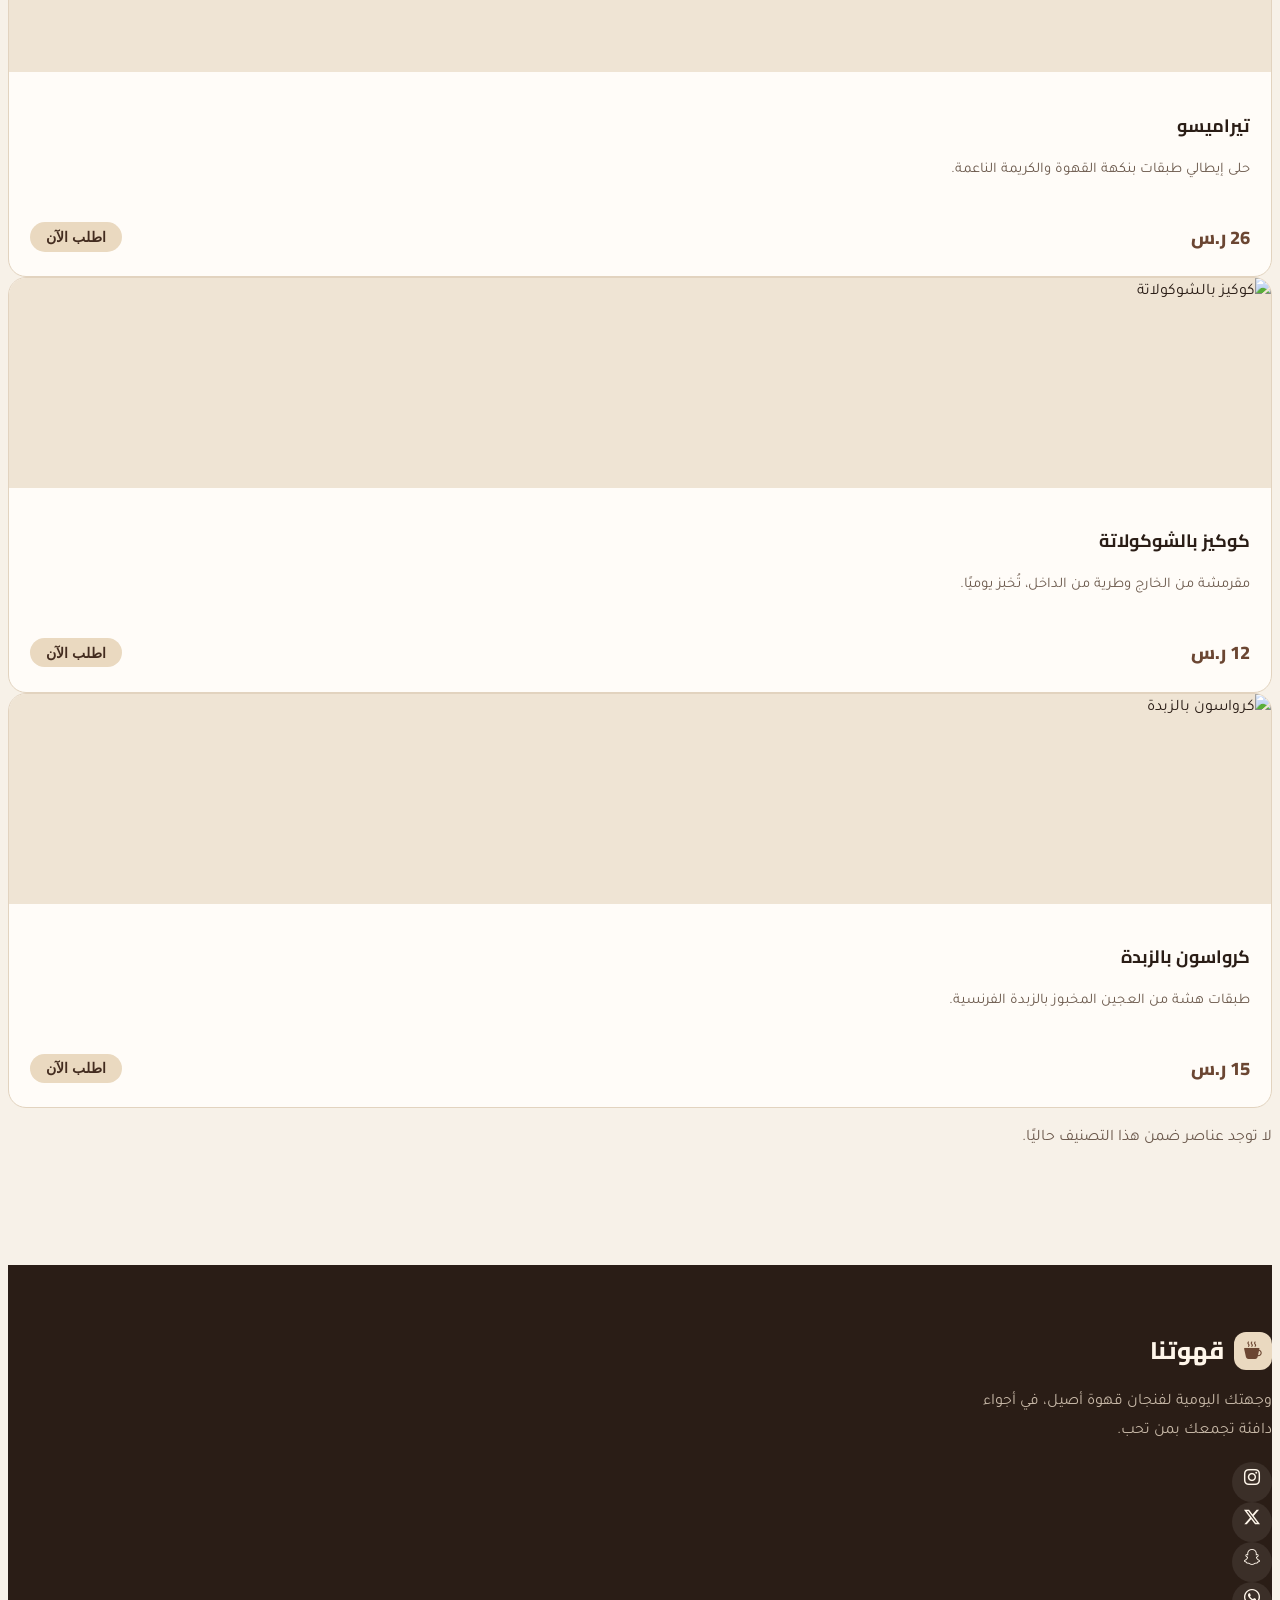
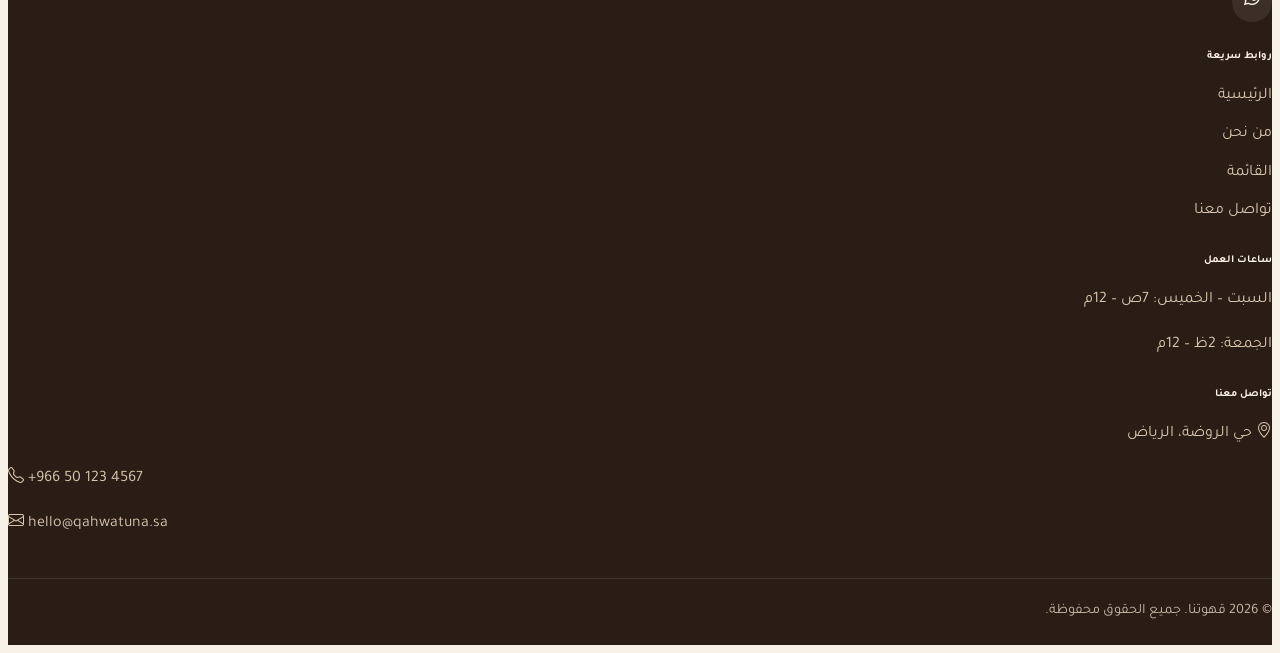
==== commit 03ca3546: "update" ====
--- a/menu.html
+++ b/menu.html
@@ -5,40 +5,38 @@
   <meta name="viewport" content="width=device-width, initial-scale=1.0">
   <title>قائمة المشروبات | قهوتنا</title>
   <meta name="description" content="تصفح قائمة المشروبات والحلويات في كافيه قهوتنا">
-
-  <!-- خطوط عربية عصرية من Google Fonts -->
+  <meta name="theme-color" content="#6f4e37">
+
   <link rel="preconnect" href="https://fonts.googleapis.com">
-  <link href="https://fonts.googleapis.com/css2?family=Cairo:wght@500;700;800&family=Tajawal:wght@400;500;700&display=swap" rel="stylesheet">
-
-  <!-- Bootstrap 5 (RTL) -->
+  <link rel="preconnect" href="https://fonts.gstatic.com" crossorigin>
+  <link href="https://fonts.googleapis.com/css2?family=Cairo:wght@500;600;700;800&family=Tajawal:wght@400;500;700&display=swap" rel="stylesheet">
+
   <link href="https://cdn.jsdelivr.net/npm/bootstrap@5.3.3/dist/css/bootstrap.rtl.min.css" rel="stylesheet">
-
-  <!-- Bootstrap Icons -->
   <link rel="stylesheet" href="https://cdn.jsdelivr.net/npm/bootstrap-icons@1.11.3/font/bootstrap-icons.css">
-
-  <!-- ملف التنسيقات الخاص بالموقع -->
   <link rel="stylesheet" href="style.css">
 </head>
 <body data-theme="light">
-
-  <!-- ===================== الرأس (Header) ===================== -->
+  <a class="skip-link" href="#mainContent">تخطَّ إلى المحتوى</a>
+
   <header class="site-header sticky-top">
     <nav class="navbar navbar-expand-lg py-3">
       <div class="container">
-
         <a class="navbar-brand brand-logo" href="index.html">
-          <i class="bi bi-cup-hot-fill brand-icon"></i>
+          <span class="brand-mark"><i class="bi bi-cup-hot-fill"></i></span>
           قهوتنا
         </a>
 
-        <button class="navbar-toggler" type="button" data-bs-toggle="collapse" data-bs-target="#mainNavbar" aria-controls="mainNavbar" aria-expanded="false" aria-label="فتح القائمة">
-          <span class="navbar-toggler-icon"></span>
+        <button class="navbar-toggler custom-toggler" type="button" data-bs-toggle="collapse" data-bs-target="#mainNavbar" aria-controls="mainNavbar" aria-expanded="false" aria-label="فتح القائمة">
+          <span></span>
+          <span></span>
+          <span></span>
         </button>
 
         <div class="collapse navbar-collapse" id="mainNavbar">
           <ul class="navbar-nav mx-auto text-center">
             <li class="nav-item"><a class="nav-link nav-link-custom" href="index.html">الرئيسية</a></li>
             <li class="nav-item"><a class="nav-link nav-link-custom" href="index.html#about">من نحن</a></li>
+            <li class="nav-item"><a class="nav-link nav-link-custom" href="index.html#featured">مختاراتنا</a></li>
             <li class="nav-item"><a class="nav-link nav-link-custom" href="index.html#testimonials">آراء العملاء</a></li>
             <li class="nav-item"><a class="nav-link nav-link-custom active" href="menu.html">قائمة المشروبات</a></li>
             <li class="nav-item"><a class="nav-link nav-link-custom" href="index.html#contact">تواصل معنا</a></li>
@@ -48,267 +46,251 @@
             <button id="themeToggleBtn" class="theme-toggle-btn" aria-label="تبديل الوضع الليلي والنهاري" title="تبديل الوضع">
               <i class="bi bi-moon-stars-fill" id="themeIcon"></i>
             </button>
-            <a href="index.html#contact" class="btn btn-coffee">احجز الآن</a>
-          </div>
-        </div>
-
+            <a href="index.html#contact" class="btn btn-coffee">احجز طاولتك</a>
+          </div>
+        </div>
       </div>
     </nav>
   </header>
 
-  <!-- ===================== رأس صفحة القائمة ===================== -->
-  <section class="menu-hero">
-    <div class="container">
-      <span class="section-eyebrow" style="color:#E8D5B5;">قائمتنا</span>
-      <h1 class="section-title mt-2" style="color:#FFF6EA;">مشروبات وحلويات لكل الأذواق</h1>
-      <p class="mx-auto" style="max-width:560px; color:#E8D5B5;">
-        من إسبريسو غني إلى مشروبات باردة منعشة، وحلويات محضّرة يوميًا داخل الكافيه.
-      </p>
-    </div>
-  </section>
-
-  <!-- ===================== قسم القائمة (Menu Grid) ===================== -->
-  <section class="menu-section py-5">
-    <div class="container">
-
-      <!-- أزرار تصفية الأقسام -->
-      <div class="d-flex flex-wrap justify-content-center gap-2 mb-5" id="menuFilters">
-        <button class="menu-filter-btn active" data-filter="all">الكل</button>
-        <button class="menu-filter-btn" data-filter="hot">مشروبات ساخنة</button>
-        <button class="menu-filter-btn" data-filter="cold">مشروبات باردة</button>
-        <button class="menu-filter-btn" data-filter="dessert">حلويات</button>
-      </div>
-
-      <!-- شبكة المنتجات -->
-      <div class="row g-4" id="menuGrid">
-
-        <!-- إسبريسو -->
-        <div class="col-sm-6 col-lg-4 menu-item" data-category="hot">
-          <div class="product-card">
-            <div class="product-thumb">
-              <img src="https://images.pexels.com/photos/9050518/pexels-photo-9050518.jpeg?auto=compress&amp;cs=tinysrgb&amp;w=500" alt="إسبريسو" loading="lazy">
-            </div>
-            <div class="product-body">
-              <h3 class="product-name">إسبريسو</h3>
-              <p class="product-desc">جرعة قهوة مركزة وغنية بنكهة محمصة عميقة.</p>
-              <div class="product-footer">
-                <span class="product-price">14 ر.س</span>
-                <button class="btn-order" data-product="إسبريسو">اطلب الآن</button>
-              </div>
-            </div>
-          </div>
-        </div>
-
-        <!-- كابتشينو -->
-        <div class="col-sm-6 col-lg-4 menu-item" data-category="hot">
-          <div class="product-card">
-            <div class="product-thumb">
-              <img src="https://images.pexels.com/photos/186857/pexels-photo-186857.jpeg?auto=compress&amp;cs=tinysrgb&amp;w=500" alt="كابتشينو" loading="lazy">
-            </div>
-            <div class="product-body">
-              <h3 class="product-name">كابتشينو</h3>
-              <p class="product-desc">إسبريسو مع رغوة حليب كثيفة وناعمة القوام.</p>
-              <div class="product-footer">
-                <span class="product-price">18 ر.س</span>
-                <button class="btn-order" data-product="كابتشينو">اطلب الآن</button>
-              </div>
-            </div>
-          </div>
-        </div>
-
-        <!-- لاتيه -->
-        <div class="col-sm-6 col-lg-4 menu-item" data-category="hot">
-          <div class="product-card">
-            <div class="product-thumb">
-              <img src="https://images.pexels.com/photos/302900/pexels-photo-302900.jpeg?auto=compress&amp;cs=tinysrgb&amp;w=500" alt="لاتيه" loading="lazy">
-            </div>
-            <div class="product-body">
-              <h3 class="product-name">لاتيه</h3>
-              <p class="product-desc">مزيج متوازن من الإسبريسو والحليب المخفوق برفق.</p>
-              <div class="product-footer">
-                <span class="product-price">19 ر.س</span>
-                <button class="btn-order" data-product="لاتيه">اطلب الآن</button>
-              </div>
-            </div>
-          </div>
-        </div>
-
-        <!-- قهوة تركية -->
-        <div class="col-sm-6 col-lg-4 menu-item" data-category="hot">
-          <div class="product-card">
-            <div class="product-thumb">
-              <img src="https://images.pexels.com/photos/28867029/pexels-photo-28867029.jpeg?auto=compress&amp;cs=tinysrgb&amp;w=500" alt="قهوة تركية" loading="lazy">
-            </div>
-            <div class="product-body">
-              <h3 class="product-name">قهوة تركية</h3>
-              <p class="product-desc">قهوة تقليدية مطحونة ناعمًا وتُقدّم بالطريقة الأصيلة.</p>
-              <div class="product-footer">
-                <span class="product-price">16 ر.س</span>
-                <button class="btn-order" data-product="قهوة تركية">اطلب الآن</button>
-              </div>
-            </div>
-          </div>
-        </div>
-
-        <!-- آيس لاتيه -->
-        <div class="col-sm-6 col-lg-4 menu-item" data-category="cold">
-          <div class="product-card">
-            <div class="product-thumb">
-              <img src="https://images.pexels.com/photos/11136849/pexels-photo-11136849.jpeg?auto=compress&amp;cs=tinysrgb&amp;w=500" alt="آيس لاتيه" loading="lazy">
-            </div>
-            <div class="product-body">
-              <h3 class="product-name">آيس لاتيه</h3>
-              <p class="product-desc">لاتيه بارد ومنعش يقدّم مع مكعبات الثلج.</p>
-              <div class="product-footer">
-                <span class="product-price">21 ر.س</span>
-                <button class="btn-order" data-product="آيس لاتيه">اطلب الآن</button>
-              </div>
-            </div>
-          </div>
-        </div>
-
-        <!-- كولد برو -->
-        <div class="col-sm-6 col-lg-4 menu-item" data-category="cold">
-          <div class="product-card">
-            <div class="product-thumb">
-              <img src="https://images.pexels.com/photos/10738363/pexels-photo-10738363.jpeg?auto=compress&amp;cs=tinysrgb&amp;w=500" alt="كولد برو" loading="lazy">
-            </div>
-            <div class="product-body">
-              <h3 class="product-name">كولد برو</h3>
-              <p class="product-desc">قهوة مخمّرة ببرودة لساعات طويلة، نعومة بلا مرارة.</p>
-              <div class="product-footer">
-                <span class="product-price">22 ر.س</span>
-                <button class="btn-order" data-product="كولد برو">اطلب الآن</button>
-              </div>
-            </div>
-          </div>
-        </div>
-
-        <!-- موخا مثلج -->
-        <div class="col-sm-6 col-lg-4 menu-item" data-category="cold">
-          <div class="product-card">
-            <div class="product-thumb">
-              <img src="https://images.pexels.com/photos/4790062/pexels-photo-4790062.jpeg?auto=compress&amp;cs=tinysrgb&amp;w=500" alt="موخا مثلج" loading="lazy">
-            </div>
-            <div class="product-body">
-              <h3 class="product-name">موخا مثلج</h3>
-              <p class="product-desc">مزيج من الشوكولاتة والإسبريسو مع الحليب البارد.</p>
-              <div class="product-footer">
-                <span class="product-price">23 ر.س</span>
-                <button class="btn-order" data-product="موخا مثلج">اطلب الآن</button>
-              </div>
-            </div>
-          </div>
-        </div>
-
-        <!-- شاي أخضر مثلج -->
-        <div class="col-sm-6 col-lg-4 menu-item" data-category="cold">
-          <div class="product-card">
-            <div class="product-thumb">
-              <img src="https://images.pexels.com/photos/32972501/pexels-photo-32972501.jpeg?auto=compress&amp;cs=tinysrgb&amp;w=500" alt="شاي أخضر مثلج" loading="lazy">
-            </div>
-            <div class="product-body">
-              <h3 class="product-name">شاي أخضر مثلج</h3>
-              <p class="product-desc">شاي أخضر منعش مع لمسة نعناع طازج.</p>
-              <div class="product-footer">
-                <span class="product-price">17 ر.س</span>
-                <button class="btn-order" data-product="شاي أخضر مثلج">اطلب الآن</button>
-              </div>
-            </div>
-          </div>
-        </div>
-
-        <!-- تشيز كيك -->
-        <div class="col-sm-6 col-lg-4 menu-item" data-category="dessert">
-          <div class="product-card">
-            <div class="product-thumb">
-              <img src="https://images.pexels.com/photos/28895984/pexels-photo-28895984.jpeg?auto=compress&amp;cs=tinysrgb&amp;w=500" alt="تشيز كيك" loading="lazy">
-            </div>
-            <div class="product-body">
-              <h3 class="product-name">تشيز كيك</h3>
-              <p class="product-desc">قطعة كريمية غنية بقاعدة بسكويت مقرمشة.</p>
-              <div class="product-footer">
-                <span class="product-price">24 ر.س</span>
-                <button class="btn-order" data-product="تشيز كيك">اطلب الآن</button>
-              </div>
-            </div>
-          </div>
-        </div>
-
-        <!-- تيراميسو -->
-        <div class="col-sm-6 col-lg-4 menu-item" data-category="dessert">
-          <div class="product-card">
-            <div class="product-thumb">
-              <img src="https://images.pexels.com/photos/14766327/pexels-photo-14766327.jpeg?auto=compress&amp;cs=tinysrgb&amp;w=500" alt="تيراميسو" loading="lazy">
-            </div>
-            <div class="product-body">
-              <h3 class="product-name">تيراميسو</h3>
-              <p class="product-desc">حلى إيطالي طبقات بنكهة القهوة والكريمة الناعمة.</p>
-              <div class="product-footer">
-                <span class="product-price">26 ر.س</span>
-                <button class="btn-order" data-product="تيراميسو">اطلب الآن</button>
-              </div>
-            </div>
-          </div>
-        </div>
-
-        <!-- كوكيز -->
-        <div class="col-sm-6 col-lg-4 menu-item" data-category="dessert">
-          <div class="product-card">
-            <div class="product-thumb">
-              <img src="https://images.pexels.com/photos/14133096/pexels-photo-14133096.jpeg?auto=compress&amp;cs=tinysrgb&amp;w=500" alt="كوكيز بالشوكولاتة" loading="lazy">
-            </div>
-            <div class="product-body">
-              <h3 class="product-name">كوكيز بالشوكولاتة</h3>
-              <p class="product-desc">مقرمشة من الخارج وطرية من الداخل، تُخبز يوميًا.</p>
-              <div class="product-footer">
-                <span class="product-price">12 ر.س</span>
-                <button class="btn-order" data-product="كوكيز بالشوكولاتة">اطلب الآن</button>
-              </div>
-            </div>
-          </div>
-        </div>
-
-        <!-- كرواسون -->
-        <div class="col-sm-6 col-lg-4 menu-item" data-category="dessert">
-          <div class="product-card">
-            <div class="product-thumb">
-              <img src="https://images.pexels.com/photos/8105045/pexels-photo-8105045.jpeg?auto=compress&amp;cs=tinysrgb&amp;w=500" alt="كرواسون بالزبدة" loading="lazy">
-            </div>
-            <div class="product-body">
-              <h3 class="product-name">كرواسون بالزبدة</h3>
-              <p class="product-desc">طبقات هشة من العجين المخبوز بالزبدة الفرنسية.</p>
-              <div class="product-footer">
-                <span class="product-price">15 ر.س</span>
-                <button class="btn-order" data-product="كرواسون بالزبدة">اطلب الآن</button>
-              </div>
-            </div>
-          </div>
-        </div>
-
-      </div>
-
-      <!-- رسالة تظهر عند عدم وجود نتائج للتصفية -->
-      <p class="text-center text-muted-custom mt-5 d-none" id="noResultsMsg">
-        لا توجد عناصر ضمن هذا التصنيف حاليًا.
-      </p>
-
-    </div>
-  </section>
-
-  <!-- ===================== التذييل (Footer) ===================== -->
+  <main id="mainContent">
+    <section class="menu-hero">
+      <div class="container">
+        <nav class="menu-breadcrumb" aria-label="مسار التنقل">
+          <a href="index.html">الرئيسية</a>
+          <span>/</span>
+          <span>القائمة</span>
+        </nav>
+        <span class="section-eyebrow menu-hero-eyebrow">قائمتنا</span>
+        <h1 class="section-title mt-2 menu-hero-title">مشروبات وحلويات لكل الأذواق</h1>
+        <p class="menu-hero-lead">
+          من إسبريسو غني إلى مشروبات باردة منعشة، وحلويات تُحضَّر يوميًا داخل الكافيه.
+        </p>
+      </div>
+    </section>
+
+    <section class="menu-section py-5">
+      <div class="container">
+        <div class="menu-filters" id="menuFilters" role="tablist" aria-label="تصفية القائمة">
+          <button class="menu-filter-btn active" data-filter="all" type="button">الكل</button>
+          <button class="menu-filter-btn" data-filter="hot" type="button">مشروبات ساخنة</button>
+          <button class="menu-filter-btn" data-filter="cold" type="button">مشروبات باردة</button>
+          <button class="menu-filter-btn" data-filter="dessert" type="button">حلويات</button>
+        </div>
+
+        <div class="row g-4" id="menuGrid">
+          <div class="col-sm-6 col-lg-4 menu-item" data-category="hot">
+            <article class="product-card">
+              <div class="product-thumb">
+                <img src="https://images.pexels.com/photos/9050518/pexels-photo-9050518.jpeg?auto=compress&amp;cs=tinysrgb&amp;w=500" alt="إسبريسو" loading="lazy">
+              </div>
+              <div class="product-body">
+                <h3 class="product-name">إسبريسو</h3>
+                <p class="product-desc">جرعة قهوة مركزة وغنية بنكهة محمصة عميقة.</p>
+                <div class="product-footer">
+                  <span class="product-price">14 ر.س</span>
+                  <button class="btn-order" type="button" data-product="إسبريسو">اطلب الآن</button>
+                </div>
+              </div>
+            </article>
+          </div>
+
+          <div class="col-sm-6 col-lg-4 menu-item" data-category="hot">
+            <article class="product-card">
+              <div class="product-thumb">
+                <img src="https://images.pexels.com/photos/186857/pexels-photo-186857.jpeg?auto=compress&amp;cs=tinysrgb&amp;w=500" alt="كابتشينو" loading="lazy">
+              </div>
+              <div class="product-body">
+                <h3 class="product-name">كابتشينو</h3>
+                <p class="product-desc">إسبريسو مع رغوة حليب كثيفة وناعمة القوام.</p>
+                <div class="product-footer">
+                  <span class="product-price">18 ر.س</span>
+                  <button class="btn-order" type="button" data-product="كابتشينو">اطلب الآن</button>
+                </div>
+              </div>
+            </article>
+          </div>
+
+          <div class="col-sm-6 col-lg-4 menu-item" data-category="hot">
+            <article class="product-card">
+              <div class="product-thumb">
+                <span class="product-badge">الأكثر طلبًا</span>
+                <img src="https://images.pexels.com/photos/302900/pexels-photo-302900.jpeg?auto=compress&amp;cs=tinysrgb&amp;w=500" alt="لاتيه" loading="lazy">
+              </div>
+              <div class="product-body">
+                <h3 class="product-name">لاتيه</h3>
+                <p class="product-desc">مزيج متوازن من الإسبريسو والحليب المخفوق برفق.</p>
+                <div class="product-footer">
+                  <span class="product-price">19 ر.س</span>
+                  <button class="btn-order" type="button" data-product="لاتيه">اطلب الآن</button>
+                </div>
+              </div>
+            </article>
+          </div>
+
+          <div class="col-sm-6 col-lg-4 menu-item" data-category="hot">
+            <article class="product-card">
+              <div class="product-thumb">
+                <img src="https://images.pexels.com/photos/28867029/pexels-photo-28867029.jpeg?auto=compress&amp;cs=tinysrgb&amp;w=500" alt="قهوة تركية" loading="lazy">
+              </div>
+              <div class="product-body">
+                <h3 class="product-name">قهوة تركية</h3>
+                <p class="product-desc">قهوة تقليدية مطحونة ناعمًا وتُقدّم بالطريقة الأصيلة.</p>
+                <div class="product-footer">
+                  <span class="product-price">16 ر.س</span>
+                  <button class="btn-order" type="button" data-product="قهوة تركية">اطلب الآن</button>
+                </div>
+              </div>
+            </article>
+          </div>
+
+          <div class="col-sm-6 col-lg-4 menu-item" data-category="cold">
+            <article class="product-card">
+              <div class="product-thumb">
+                <img src="https://images.pexels.com/photos/11136849/pexels-photo-11136849.jpeg?auto=compress&amp;cs=tinysrgb&amp;w=500" alt="آيس لاتيه" loading="lazy">
+              </div>
+              <div class="product-body">
+                <h3 class="product-name">آيس لاتيه</h3>
+                <p class="product-desc">لاتيه بارد ومنعش يقدّم مع مكعبات الثلج.</p>
+                <div class="product-footer">
+                  <span class="product-price">21 ر.س</span>
+                  <button class="btn-order" type="button" data-product="آيس لاتيه">اطلب الآن</button>
+                </div>
+              </div>
+            </article>
+          </div>
+
+          <div class="col-sm-6 col-lg-4 menu-item" data-category="cold">
+            <article class="product-card">
+              <div class="product-thumb">
+                <span class="product-badge">توقيع الكافيه</span>
+                <img src="https://images.pexels.com/photos/10738363/pexels-photo-10738363.jpeg?auto=compress&amp;cs=tinysrgb&amp;w=500" alt="كولد برو" loading="lazy">
+              </div>
+              <div class="product-body">
+                <h3 class="product-name">كولد برو</h3>
+                <p class="product-desc">قهوة مخمّرة ببرودة لساعات طويلة، نعومة بلا مرارة.</p>
+                <div class="product-footer">
+                  <span class="product-price">22 ر.س</span>
+                  <button class="btn-order" type="button" data-product="كولد برو">اطلب الآن</button>
+                </div>
+              </div>
+            </article>
+          </div>
+
+          <div class="col-sm-6 col-lg-4 menu-item" data-category="cold">
+            <article class="product-card">
+              <div class="product-thumb">
+                <img src="https://images.pexels.com/photos/4790062/pexels-photo-4790062.jpeg?auto=compress&amp;cs=tinysrgb&amp;w=500" alt="موخا مثلج" loading="lazy">
+              </div>
+              <div class="product-body">
+                <h3 class="product-name">موخا مثلج</h3>
+                <p class="product-desc">مزيج من الشوكولاتة والإسبريسو مع الحليب البارد.</p>
+                <div class="product-footer">
+                  <span class="product-price">23 ر.س</span>
+                  <button class="btn-order" type="button" data-product="موخا مثلج">اطلب الآن</button>
+                </div>
+              </div>
+            </article>
+          </div>
+
+          <div class="col-sm-6 col-lg-4 menu-item" data-category="cold">
+            <article class="product-card">
+              <div class="product-thumb">
+                <img src="https://images.pexels.com/photos/32972501/pexels-photo-32972501.jpeg?auto=compress&amp;cs=tinysrgb&amp;w=500" alt="شاي أخضر مثلج" loading="lazy">
+              </div>
+              <div class="product-body">
+                <h3 class="product-name">شاي أخضر مثلج</h3>
+                <p class="product-desc">شاي أخضر منعش مع لمسة نعناع طازج.</p>
+                <div class="product-footer">
+                  <span class="product-price">17 ر.س</span>
+                  <button class="btn-order" type="button" data-product="شاي أخضر مثلج">اطلب الآن</button>
+                </div>
+              </div>
+            </article>
+          </div>
+
+          <div class="col-sm-6 col-lg-4 menu-item" data-category="dessert">
+            <article class="product-card">
+              <div class="product-thumb">
+                <img src="https://images.pexels.com/photos/28895984/pexels-photo-28895984.jpeg?auto=compress&amp;cs=tinysrgb&amp;w=500" alt="تشيز كيك" loading="lazy">
+              </div>
+              <div class="product-body">
+                <h3 class="product-name">تشيز كيك</h3>
+                <p class="product-desc">قطعة كريمية غنية بقاعدة بسكويت مقرمشة.</p>
+                <div class="product-footer">
+                  <span class="product-price">24 ر.س</span>
+                  <button class="btn-order" type="button" data-product="تشيز كيك">اطلب الآن</button>
+                </div>
+              </div>
+            </article>
+          </div>
+
+          <div class="col-sm-6 col-lg-4 menu-item" data-category="dessert">
+            <article class="product-card">
+              <div class="product-thumb">
+                <span class="product-badge">حلى اليوم</span>
+                <img src="https://images.pexels.com/photos/14766327/pexels-photo-14766327.jpeg?auto=compress&amp;cs=tinysrgb&amp;w=500" alt="تيراميسو" loading="lazy">
+              </div>
+              <div class="product-body">
+                <h3 class="product-name">تيراميسو</h3>
+                <p class="product-desc">حلى إيطالي طبقات بنكهة القهوة والكريمة الناعمة.</p>
+                <div class="product-footer">
+                  <span class="product-price">26 ر.س</span>
+                  <button class="btn-order" type="button" data-product="تيراميسو">اطلب الآن</button>
+                </div>
+              </div>
+            </article>
+          </div>
+
+          <div class="col-sm-6 col-lg-4 menu-item" data-category="dessert">
+            <article class="product-card">
+              <div class="product-thumb">
+                <img src="https://images.pexels.com/photos/14133096/pexels-photo-14133096.jpeg?auto=compress&amp;cs=tinysrgb&amp;w=500" alt="كوكيز بالشوكولاتة" loading="lazy">
+              </div>
+              <div class="product-body">
+                <h3 class="product-name">كوكيز بالشوكولاتة</h3>
+                <p class="product-desc">مقرمشة من الخارج وطرية من الداخل، تُخبز يوميًا.</p>
+                <div class="product-footer">
+                  <span class="product-price">12 ر.س</span>
+                  <button class="btn-order" type="button" data-product="كوكيز بالشوكولاتة">اطلب الآن</button>
+                </div>
+              </div>
+            </article>
+          </div>
+
+          <div class="col-sm-6 col-lg-4 menu-item" data-category="dessert">
+            <article class="product-card">
+              <div class="product-thumb">
+                <img src="https://images.pexels.com/photos/8105045/pexels-photo-8105045.jpeg?auto=compress&amp;cs=tinysrgb&amp;w=500" alt="كرواسون بالزبدة" loading="lazy">
+              </div>
+              <div class="product-body">
+                <h3 class="product-name">كرواسون بالزبدة</h3>
+                <p class="product-desc">طبقات هشة من العجين المخبوز بالزبدة الفرنسية.</p>
+                <div class="product-footer">
+                  <span class="product-price">15 ر.س</span>
+                  <button class="btn-order" type="button" data-product="كرواسون بالزبدة">اطلب الآن</button>
+                </div>
+              </div>
+            </article>
+          </div>
+        </div>
+
+        <p class="text-center text-muted-custom mt-5 d-none" id="noResultsMsg">
+          لا توجد عناصر ضمن هذا التصنيف حاليًا.
+        </p>
+      </div>
+    </section>
+  </main>
+
   <footer class="site-footer">
     <div class="container">
       <div class="row g-4">
-
         <div class="col-lg-4">
-          <div class="brand-logo mb-3" style="color:#FFF6EA;">
-            <i class="bi bi-cup-hot-fill brand-icon"></i>
+          <div class="brand-logo footer-brand mb-3">
+            <span class="brand-mark"><i class="bi bi-cup-hot-fill"></i></span>
             قهوتنا
           </div>
-          <p class="text-muted-custom" style="color:#C6B7A6;">
-            وجهتك اليومية لفنجان قهوة أصيل، في أجواء دافئة تجمعك بمن تحب.
-          </p>
+          <p class="footer-copy">وجهتك اليومية لفنجان قهوة أصيل، في أجواء دافئة تجمعك بمن تحب.</p>
           <div class="d-flex gap-2 mt-3">
             <a href="#" class="social-icon" aria-label="Instagram"><i class="bi bi-instagram"></i></a>
             <a href="#" class="social-icon" aria-label="Twitter / X"><i class="bi bi-twitter-x"></i></a>
@@ -316,7 +298,6 @@
             <a href="#" class="social-icon" aria-label="WhatsApp"><i class="bi bi-whatsapp"></i></a>
           </div>
         </div>
-
         <div class="col-lg-2 col-md-4">
           <h6 class="footer-title">روابط سريعة</h6>
           <a href="index.html" class="footer-link">الرئيسية</a>
@@ -324,42 +305,34 @@
           <a href="menu.html" class="footer-link">القائمة</a>
           <a href="index.html#contact" class="footer-link">تواصل معنا</a>
         </div>
-
         <div class="col-lg-3 col-md-4">
           <h6 class="footer-title">ساعات العمل</h6>
-          <p class="footer-link mb-1">السبت - الخميس: 7ص - 12م</p>
-          <p class="footer-link">الجمعة: 2ظ - 12م</p>
-        </div>
-
+          <p class="footer-link mb-1">السبت – الخميس: 7ص – 12م</p>
+          <p class="footer-link">الجمعة: 2ظ – 12م</p>
+        </div>
         <div class="col-lg-3 col-md-4">
           <h6 class="footer-title">تواصل معنا</h6>
           <p class="footer-link mb-1"><i class="bi bi-geo-alt ms-1"></i> حي الروضة، الرياض</p>
           <p class="footer-link mb-1" dir="ltr"><i class="bi bi-telephone ms-1"></i> +966 50 123 4567</p>
           <p class="footer-link" dir="ltr"><i class="bi bi-envelope ms-1"></i> hello@qahwatuna.sa</p>
         </div>
-
-      </div>
-
+      </div>
       <div class="footer-bottom text-center">
         &copy; <span id="currentYear"></span> قهوتنا. جميع الحقوق محفوظة.
       </div>
     </div>
   </footer>
 
-  <!-- إشعار تأكيد الطلب -->
-  <div class="toast-custom" id="orderToast">
+  <div class="toast-custom" id="orderToast" role="status" aria-live="polite">
     <i class="bi bi-check-circle-fill ms-1"></i>
     <span id="orderToastText">تمت إضافة الطلب بنجاح</span>
   </div>
 
-  <!-- زر العودة لأعلى الصفحة -->
   <button id="scrollTopBtn" class="scroll-top-btn" aria-label="العودة لأعلى الصفحة">
     <i class="bi bi-arrow-up"></i>
   </button>
 
-  <!-- مكتبة Bootstrap JS -->
   <script src="https://cdn.jsdelivr.net/npm/bootstrap@5.3.3/dist/js/bootstrap.bundle.min.js"></script>
-  <!-- ملف الجافاسكريبت الخاص بالموقع -->
   <script src="script.js"></script>
 </body>
 </html>
--- a/style.css
+++ b/style.css
@@ -1,63 +1,74 @@
 /* ==========================================================================
    قهوتنا | ملف التنسيقات الرئيسي
-   يحتوي على: المتغيرات (Design Tokens) - التنسيق العام - الأقسام - الوضع الليلي
    ========================================================================== */
 
-/* ----- 1) المتغيرات العامة (Design Tokens) ----- */
 :root {
-  /* الألوان - الوضع النهاري (دافئ: بني وبيج وكريمي) */
-  --color-bg: #FBF6EF;
-  --color-bg-soft: #F3E9DA;
-  --color-surface: #FFFFFF;
-  --color-text: #2E211A;
-  --color-text-muted: #6B5A4E;
-  --color-primary: #6F4E37;
-  --color-primary-dark: #4A3222;
-  --color-accent: #C9A66B;
-  --color-accent-soft: #E8D5B5;
-  --color-border: #E4D5C0;
-
-  /* الظلال والانحناءات */
-  --shadow-soft: 0 10px 30px rgba(74, 50, 34, 0.08);
-  --radius-card: 14px;
-
-  /* الخطوط */
-  --font-heading: 'Cairo', sans-serif;
-  --font-body: 'Tajawal', sans-serif;
-
-  /* الانتقالات */
-  --transition-base: 0.3s ease;
-}
-
-/* ----- الوضع الليلي (Dark Mode) ----- */
+  --color-bg: #f7f1e8;
+  --color-bg-soft: #efe4d4;
+  --color-surface: #fffcf8;
+  --color-text: #2a1d16;
+  --color-text-muted: #6d5b4e;
+  --color-primary: #6b4632;
+  --color-primary-dark: #432c1f;
+  --color-accent: #c4a574;
+  --color-accent-soft: #ead9c0;
+  --color-border: #e2d3bf;
+  --shadow-soft: 0 18px 40px rgba(67, 44, 31, 0.08);
+  --shadow-lift: 0 22px 50px rgba(67, 44, 31, 0.14);
+  --radius-card: 18px;
+  --font-heading: "Cairo", sans-serif;
+  --font-body: "Tajawal", sans-serif;
+  --transition-base: 0.28s ease;
+  --header-height: 88px;
+}
+
 [data-theme="dark"] {
-  --color-bg: #1B140F;
-  --color-bg-soft: #241B15;
-  --color-surface: #2A2018;
-  --color-text: #F3E9DA;
-  --color-text-muted: #C6B7A6;
-  --color-primary: #D8B989;
-  --color-primary-dark: #C9A66B;
-  --color-accent: #C9A66B;
-  --color-accent-soft: #3A2C20;
-  --color-border: #3A2C20;
-  --shadow-soft: 0 10px 30px rgba(0, 0, 0, 0.35);
-}
-
-/* ----- 2) إعدادات عامة ----- */
-* {
+  --color-bg: #16110e;
+  --color-bg-soft: #1e1713;
+  --color-surface: #241c17;
+  --color-text: #f4ece2;
+  --color-text-muted: #c3b3a3;
+  --color-primary: #d7bc96;
+  --color-primary-dark: #c4a574;
+  --color-accent: #c4a574;
+  --color-accent-soft: #3a2c22;
+  --color-border: #3a2d24;
+  --shadow-soft: 0 18px 40px rgba(0, 0, 0, 0.32);
+  --shadow-lift: 0 22px 50px rgba(0, 0, 0, 0.42);
+}
+
+*,
+*::before,
+*::after {
+  box-sizing: border-box;
+}
+
+html {
   scroll-behavior: smooth;
+  scroll-padding-top: var(--header-height);
 }
 
 body {
   font-family: var(--font-body);
   background-color: var(--color-bg);
   color: var(--color-text);
-  transition: background-color var(--transition-base), color var(--transition-base);
   line-height: 1.8;
-}
-
-h1, h2, h3, h4, h5, .brand-logo {
+  transition:
+    background-color var(--transition-base),
+    color var(--transition-base);
+}
+
+img {
+  max-width: 100%;
+  height: auto;
+}
+
+h1,
+h2,
+h3,
+h4,
+h5,
+.brand-logo {
   font-family: var(--font-heading);
   color: var(--color-text);
 }
@@ -67,23 +78,41 @@
 }
 
 section {
-  padding: 90px 0;
+  padding: 96px 0;
 }
 
 .text-muted-custom {
   color: var(--color-text-muted) !important;
 }
 
+.skip-link {
+  position: absolute;
+  right: 16px;
+  top: -60px;
+  z-index: 2000;
+  background: var(--color-primary);
+  color: #fff6ea;
+  padding: 0.6rem 1rem;
+  border-radius: 8px;
+}
+
+.skip-link:focus {
+  top: 12px;
+}
+
 .section-eyebrow {
-  color: var(--color-accent);
+  display: inline-block;
+  color: var(--color-primary);
   font-weight: 700;
-  letter-spacing: 0.5px;
+  font-size: 0.82rem;
+  letter-spacing: 0.08em;
 }
 
 .section-title {
   font-weight: 800;
-  font-size: clamp(1.9rem, 3vw, 2.6rem);
+  font-size: clamp(1.85rem, 3vw, 2.55rem);
   margin-bottom: 1rem;
+  letter-spacing: -0.02em;
 }
 
 .section-lead {
@@ -91,69 +120,125 @@
   max-width: 620px;
 }
 
-/* ----- 3) الأزرار ----- */
+:focus-visible {
+  outline: 2px solid var(--color-accent);
+  outline-offset: 3px;
+}
+
+.btn-coffee,
+.btn-ghost,
+.btn-coffee-outline,
+.btn-order,
+.theme-toggle-btn,
+.menu-filter-btn,
+.scroll-top-btn {
+  cursor: pointer;
+}
+
 .btn-coffee {
   background-color: var(--color-primary);
-  color: #FFF6EA;
+  color: #fff6ea;
   border: none;
-  padding: 0.85rem 2.2rem;
-  border-radius: 50px;
+  padding: 0.8rem 1.8rem;
+  border-radius: 999px;
   font-weight: 700;
-  transition: background-color var(--transition-base), transform var(--transition-base);
+  transition:
+    background-color var(--transition-base),
+    transform var(--transition-base),
+    box-shadow var(--transition-base);
 }
 
 .btn-coffee:hover {
   background-color: var(--color-primary-dark);
-  color: #FFF6EA;
-  transform: translateY(-2px);
+  color: #fff6ea;
+  transform: translateY(-1px);
+  box-shadow: var(--shadow-soft);
 }
 
 .btn-coffee-outline {
   background-color: transparent;
   color: var(--color-primary);
-  border: 2px solid var(--color-primary);
-  padding: 0.75rem 2rem;
-  border-radius: 50px;
+  border: 1.5px solid var(--color-primary);
+  padding: 0.7rem 1.6rem;
+  border-radius: 999px;
   font-weight: 700;
   transition: all var(--transition-base);
 }
 
 .btn-coffee-outline:hover {
   background-color: var(--color-primary);
-  color: #FFF6EA;
-}
-
-/* ----- 4) رأس الصفحة (Header) ----- */
+  color: #fff6ea;
+}
+
+.btn-ghost {
+  background: rgba(255, 246, 234, 0.08);
+  color: #fff6ea;
+  border: 1px solid rgba(255, 246, 234, 0.28);
+  padding: 0.8rem 1.8rem;
+  border-radius: 999px;
+  font-weight: 700;
+  transition: all var(--transition-base);
+}
+
+.btn-ghost:hover {
+  background: rgba(255, 246, 234, 0.16);
+  color: #fff6ea;
+}
+
 .site-header {
-  background-color: var(--color-bg);
-  border-bottom: 1px solid var(--color-border);
-  transition: background-color var(--transition-base);
+  background-color: color-mix(in srgb, var(--color-bg) 88%, transparent);
+  border-bottom: 1px solid transparent;
+  backdrop-filter: blur(16px);
+  transition:
+    background-color var(--transition-base),
+    border-color var(--transition-base),
+    box-shadow var(--transition-base);
+}
+
+.site-header.is-scrolled {
+  border-bottom-color: var(--color-border);
+  box-shadow: 0 8px 24px rgba(67, 44, 31, 0.06);
 }
 
 .brand-logo {
   font-weight: 800;
-  font-size: 1.7rem;
+  font-size: 1.5rem;
   display: flex;
   align-items: center;
   gap: 10px;
-}
-
-.brand-logo .brand-icon {
-  color: var(--color-accent);
+  color: var(--color-text);
+}
+
+.brand-mark {
+  width: 38px;
+  height: 38px;
+  border-radius: 12px;
+  display: inline-flex;
+  align-items: center;
+  justify-content: center;
+  background: var(--color-accent-soft);
+  color: var(--color-primary);
+  font-size: 1.1rem;
 }
 
 .nav-link-custom {
+  color: var(--color-text-muted) !important;
+  font-weight: 600;
+  margin: 0 6px;
+  position: relative;
+  padding-inline: 0.2rem !important;
+}
+
+.nav-link-custom:hover,
+.nav-link-custom.active {
   color: var(--color-text) !important;
-  font-weight: 600;
-  margin: 0 8px;
-  position: relative;
 }
 
 .nav-link-custom::after {
   content: "";
   position: absolute;
   right: 0;
-  bottom: -4px;
+  bottom: 4px;
   width: 0;
   height: 2px;
   background-color: var(--color-accent);
@@ -165,13 +250,38 @@
   width: 100%;
 }
 
-/* زر تبديل الوضع الليلي/النهاري */
+.custom-toggler {
+  border: 1px solid var(--color-border);
+  width: 42px;
+  height: 42px;
+  border-radius: 10px;
+  padding: 0;
+  display: flex;
+  flex-direction: column;
+  align-items: center;
+  justify-content: center;
+  gap: 5px;
+  background: var(--color-surface);
+}
+
+.custom-toggler span {
+  display: block;
+  width: 16px;
+  height: 1.5px;
+  background: var(--color-text);
+  border-radius: 2px;
+}
+
+.custom-toggler:focus {
+  box-shadow: none;
+}
+
 .theme-toggle-btn {
   width: 42px;
   height: 42px;
   border-radius: 50%;
   border: 1px solid var(--color-border);
-  background-color: var(--color-bg-soft);
+  background-color: var(--color-surface);
   color: var(--color-primary);
   display: flex;
   align-items: center;
@@ -183,61 +293,152 @@
   background-color: var(--color-accent-soft);
 }
 
-/* ----- 5) قسم الترحيب (Hero) ----- */
 .hero-section {
   position: relative;
-  min-height: 88vh;
+  min-height: calc(100vh - var(--header-height));
   display: flex;
   align-items: center;
   overflow: hidden;
+  padding: 72px 0;
   background:
-    radial-gradient(circle at 15% 25%, rgba(201, 166, 107, 0.35), transparent 45%),
-    linear-gradient(160deg, rgba(37, 25, 16, 0.88) 0%, rgba(74, 50, 34, 0.82) 55%, rgba(111, 78, 55, 0.7) 100%),
-    url('https://images.pexels.com/photos/930402/pexels-photo-930402.jpeg?auto=compress&cs=tinysrgb&w=1600') center/cover no-repeat;
-}
-
-/* نقش دائري يشبه حبوب القهوة كخلفية زخرفية */
-.hero-pattern {
+    radial-gradient(circle at 80% 20%, rgba(196, 165, 116, 0.22), transparent 32%),
+    linear-gradient(160deg, #24170f 0%, #3b271b 55%, #513522 100%),
+    url("https://images.pexels.com/photos/302899/pexels-photo-302899.jpeg?auto=compress&cs=tinysrgb&w=1600")
+      center/cover no-repeat;
+}
+
+.hero-overlay {
   position: absolute;
   inset: 0;
-  opacity: 0.12;
-  background-image: radial-gradient(#F3E9DA 2px, transparent 2px);
-  background-size: 26px 26px;
+  background: linear-gradient(90deg, rgba(24, 16, 11, 0.82) 0%, rgba(24, 16, 11, 0.42) 100%);
   pointer-events: none;
 }
 
 .hero-content {
   position: relative;
   z-index: 2;
-  color: #FFF6EA;
-}
-
-.hero-content .section-eyebrow {
-  color: var(--color-accent-soft);
+  color: #fff6ea;
+}
+
+.hero-content h1,
+.hero-title {
+  color: #fff6ea;
+}
+
+.hero-badge {
+  display: inline-flex;
+  align-items: center;
+  padding: 0.35rem 0.9rem;
+  border-radius: 999px;
+  background: rgba(255, 246, 234, 0.1);
+  border: 1px solid rgba(255, 246, 234, 0.18);
+  color: #ead9c0;
+  font-size: 0.85rem;
+  font-weight: 600;
 }
 
 .hero-title {
   font-family: var(--font-heading);
   font-weight: 800;
-  font-size: clamp(2.4rem, 5vw, 3.8rem);
-  line-height: 1.25;
+  font-size: clamp(2.3rem, 5vw, 3.6rem);
+  line-height: 1.22;
+  letter-spacing: -0.03em;
 }
 
 .hero-subtitle {
-  font-size: 1.15rem;
-  color: #E8D5B5;
-  max-width: 560px;
-  margin: 1.2rem 0 2rem;
-}
-
-.hero-cup-decor {
+  font-size: 1.08rem;
+  color: #e6d4bd;
+  max-width: 540px;
+  margin: 1.1rem 0 1.6rem;
+}
+
+.hero-meta {
+  display: grid;
+  grid-template-columns: repeat(3, minmax(0, 1fr));
+  gap: 1rem;
+  max-width: 520px;
+  padding-top: 1.2rem;
+  border-top: 1px solid rgba(255, 246, 234, 0.14);
+}
+
+.hero-meta strong {
+  display: block;
+  color: #fff6ea;
+  font-family: var(--font-heading);
+}
+
+.hero-meta span {
+  color: #d3c0ab;
+  font-size: 0.85rem;
+}
+
+.hero-visual {
   position: relative;
   z-index: 2;
-}
-
-/* ----- 6) قسم من نحن (About) ----- */
+  max-width: 460px;
+  margin-inline: auto;
+}
+
+.hero-visual img {
+  width: 100%;
+  height: 540px;
+  object-fit: cover;
+  border-radius: 28px;
+  box-shadow: 0 30px 70px rgba(0, 0, 0, 0.35);
+}
+
+.hero-float-card {
+  position: absolute;
+  bottom: 24px;
+  right: 24px;
+  display: flex;
+  align-items: center;
+  gap: 12px;
+  background: color-mix(in srgb, var(--color-surface) 92%, transparent);
+  color: var(--color-text);
+  padding: 0.9rem 1.1rem;
+  border-radius: 16px;
+  box-shadow: var(--shadow-lift);
+  backdrop-filter: blur(10px);
+}
+
+.hero-float-card i {
+  color: var(--color-accent);
+  font-size: 1.4rem;
+}
+
+.hero-float-card strong,
+.hero-float-card span {
+  display: block;
+}
+
+.hero-float-card span {
+  color: var(--color-text-muted);
+  font-size: 0.85rem;
+}
+
 .about-section {
   background-color: var(--color-bg);
+}
+
+.about-visual {
+  position: relative;
+}
+
+.about-photo {
+  width: 100%;
+  height: 520px;
+  object-fit: cover;
+  border-radius: 28px;
+}
+
+.about-stats {
+  display: grid;
+  grid-template-columns: 1fr 1fr;
+  gap: 12px;
+  margin-top: -72px;
+  padding: 0 18px;
+  position: relative;
 }
 
 .feature-item {
@@ -262,53 +463,53 @@
   display: flex;
   align-items: center;
   justify-content: center;
-  font-size: 1.3rem;
-}
-
-.about-visual {
-  background: linear-gradient(150deg, var(--color-accent-soft), var(--color-bg-soft));
-  border-radius: 24px;
-  padding: 2.5rem;
-  position: relative;
+  font-size: 1.25rem;
 }
 
 .stat-card {
   background-color: var(--color-surface);
   border-radius: var(--radius-card);
-  padding: 1.4rem;
+  padding: 1.15rem 1rem;
   box-shadow: var(--shadow-soft);
   text-align: center;
+  border: 1px solid var(--color-border);
 }
 
 .stat-number {
   font-family: var(--font-heading);
   font-weight: 800;
-  font-size: 2rem;
+  font-size: 1.7rem;
   color: var(--color-primary);
-}
-
-/* ----- 7) قسم آراء العملاء (Testimonials) ----- */
+  line-height: 1.2;
+}
+
+.featured-section {
+  background-color: var(--color-bg-soft);
+}
+
 .testimonials-section {
-  background-color: var(--color-bg-soft);
+  background-color: var(--color-bg);
 }
 
 .testimonial-card {
   background-color: var(--color-surface);
   border-radius: var(--radius-card);
-  padding: 2rem;
+  padding: 1.8rem;
   height: 100%;
   box-shadow: var(--shadow-soft);
   border: 1px solid var(--color-border);
+  display: flex;
+  flex-direction: column;
 }
 
 .testimonial-quote-icon {
   color: var(--color-accent);
-  font-size: 1.8rem;
+  font-size: 1.7rem;
 }
 
 .testimonial-avatar {
-  width: 52px;
-  height: 52px;
+  width: 48px;
+  height: 48px;
   border-radius: 50%;
   background-color: var(--color-accent-soft);
   color: var(--color-primary);
@@ -322,76 +523,98 @@
 .rating-stars {
   color: var(--color-accent);
   letter-spacing: 2px;
-}
-
-/* ----- 8) قسم التواصل (Contact) ----- */
+  font-size: 0.9rem;
+}
+
 .contact-section {
+  background-color: var(--color-bg-soft);
+}
+
+.contact-info-card,
+.contact-form-card {
+  background: var(--color-surface);
+  border: 1px solid var(--color-border);
+  border-radius: 22px;
+  padding: 1.6rem;
+  box-shadow: var(--shadow-soft);
+  height: 100%;
+}
+
+.form-label {
+  font-weight: 600;
+  margin-bottom: 0.4rem;
+}
+
+.form-control-coffee {
   background-color: var(--color-bg);
-}
-
-.form-control-coffee {
-  background-color: var(--color-surface);
   border: 1px solid var(--color-border);
   color: var(--color-text);
-  padding: 0.75rem 1rem;
-  border-radius: 10px;
+  padding: 0.8rem 1rem;
+  border-radius: 12px;
 }
 
 .form-control-coffee:focus {
   border-color: var(--color-primary);
-  box-shadow: 0 0 0 3px var(--color-accent-soft);
+  box-shadow: 0 0 0 3px color-mix(in srgb, var(--color-accent) 28%, transparent);
   background-color: var(--color-surface);
   color: var(--color-text);
 }
 
 .invalid-feedback-custom {
-  color: #B3261E;
+  color: #b3261e;
   font-size: 0.85rem;
   margin-top: 4px;
   display: none;
 }
 
 [data-theme="dark"] .invalid-feedback-custom {
-  color: #FF8A80;
+  color: #ff8a80;
 }
 
 .is-invalid-custom {
-  border-color: #B3261E !important;
+  border-color: #b3261e !important;
 }
 
 .form-success-msg {
   display: none;
-  background-color: #E8F3E8;
-  color: #2E5B2E;
-  border-radius: 10px;
+  background-color: #e8f3e8;
+  color: #2e5b2e;
+  border-radius: 12px;
   padding: 1rem 1.2rem;
-  margin-top: 1rem;
 }
 
 [data-theme="dark"] .form-success-msg {
-  background-color: #1F3320;
-  color: #B7E1B7;
-}
-
-/* ----- 9) التذييل (Footer) ----- */
+  background-color: #1f3320;
+  color: #b7e1b7;
+}
+
 .site-footer {
-  background-color: var(--color-primary-dark);
-  color: #EFE3D0;
-  padding-top: 60px;
+  background-color: #2a1d16;
+  color: #efe3d0;
+  padding-top: 64px;
 }
 
 [data-theme="dark"] .site-footer {
-  background-color: #120D09;
+  background-color: #100c09;
+}
+
+.footer-brand {
+  color: #fff6ea;
+}
+
+.footer-copy {
+  color: #c6b7a6;
+  max-width: 320px;
 }
 
 .footer-title {
-  color: #FFF6EA;
+  color: #fff6ea;
   font-weight: 700;
   margin-bottom: 1rem;
 }
 
 .footer-link {
-  color: #D9C6AE;
+  color: #d9c6ae;
   display: block;
   margin-bottom: 0.6rem;
   transition: color var(--transition-base);
@@ -406,7 +629,7 @@
   height: 40px;
   border-radius: 50%;
   background-color: rgba(255, 255, 255, 0.08);
-  color: #FFF6EA;
+  color: #fff6ea;
   display: flex;
   align-items: center;
   justify-content: center;
@@ -415,7 +638,7 @@
 
 .social-icon:hover {
   background-color: var(--color-accent);
-  color: var(--color-primary-dark);
+  color: #2a1d16;
 }
 
 .footer-bottom {
@@ -423,10 +646,9 @@
   margin-top: 40px;
   padding: 20px 0;
   font-size: 0.9rem;
-  color: #C6B7A6;
-}
-
-/* ----- 10) زر العودة لأعلى الصفحة ----- */
+  color: #c6b7a6;
+}
+
 .scroll-top-btn {
   position: fixed;
   bottom: 28px;
@@ -435,7 +657,7 @@
   height: 46px;
   border-radius: 50%;
   background-color: var(--color-primary);
-  color: #FFF6EA;
+  color: #fff6ea;
   border: none;
   display: flex;
   align-items: center;
@@ -459,32 +681,72 @@
   background-color: var(--color-primary-dark);
 }
 
-/* ----- 11) صفحة القائمة (menu.html) ----- */
 .menu-hero {
-  background: linear-gradient(150deg, var(--color-primary-dark), var(--color-primary));
-  padding: 70px 0;
-  color: #FFF6EA;
+  background:
+    linear-gradient(160deg, rgba(42, 29, 22, 0.86), rgba(67, 44, 31, 0.78)),
+    url("https://images.pexels.com/photos/2074130/pexels-photo-2074130.jpeg?auto=compress&cs=tinysrgb&w=1400")
+      center/cover no-repeat;
+  padding: 78px 0 72px;
+  color: #fff6ea;
   text-align: center;
 }
 
+.menu-hero-eyebrow {
+  color: #ead9c0;
+}
+
+.menu-hero-title {
+  color: #fff6ea;
+}
+
+.menu-hero-lead {
+  max-width: 560px;
+  margin: 0 auto;
+  color: #e6d4bd;
+}
+
+.menu-breadcrumb {
+  display: flex;
+  justify-content: center;
+  gap: 8px;
+  margin-bottom: 1rem;
+  color: #d3c0ab;
+  font-size: 0.9rem;
+}
+
+.menu-breadcrumb a {
+  color: #ead9c0;
+}
+
+.menu-filters {
+  display: flex;
+  flex-wrap: wrap;
+  justify-content: center;
+  gap: 8px;
+  margin-bottom: 2.5rem;
+  padding: 8px;
+  background: var(--color-surface);
+  border: 1px solid var(--color-border);
+  border-radius: 999px;
+  width: fit-content;
+  max-width: 100%;
+  margin-inline: auto;
+}
+
 .menu-filter-btn {
-  border: 1px solid var(--color-border);
-  background-color: var(--color-surface);
-  color: var(--color-text);
-  padding: 0.5rem 1.4rem;
-  border-radius: 50px;
+  border: 0;
+  background-color: transparent;
+  color: var(--color-text-muted);
+  padding: 0.5rem 1.2rem;
+  border-radius: 999px;
   font-weight: 600;
   transition: all var(--transition-base);
 }
 
-.menu-filter-btn:hover {
-  border-color: var(--color-primary);
-}
-
+.menu-filter-btn:hover,
 .menu-filter-btn.active {
   background-color: var(--color-primary);
-  border-color: var(--color-primary);
-  color: #FFF6EA;
+  color: #fff6ea;
 }
 
 .product-card {
@@ -493,18 +755,21 @@
   overflow: hidden;
   border: 1px solid var(--color-border);
   height: 100%;
-  transition: transform var(--transition-base), box-shadow var(--transition-base);
+  transition:
+    transform var(--transition-base),
+    box-shadow var(--transition-base);
 }
 
 .product-card:hover {
   transform: translateY(-6px);
-  box-shadow: var(--shadow-soft);
+  box-shadow: var(--shadow-lift);
 }
 
 .product-thumb {
-  height: 190px;
+  position: relative;
+  height: 210px;
   overflow: hidden;
-  background: linear-gradient(150deg, var(--color-accent-soft), var(--color-bg-soft));
+  background: var(--color-bg-soft);
 }
 
 .product-thumb img {
@@ -512,11 +777,24 @@
   height: 100%;
   object-fit: cover;
   display: block;
-  transition: transform var(--transition-base);
+  transition: transform 0.5s ease;
 }
 
 .product-card:hover .product-thumb img {
   transform: scale(1.06);
+}
+
+.product-badge {
+  position: absolute;
+  top: 14px;
+  right: 14px;
+  z-index: 1;
+  background: rgba(42, 29, 22, 0.82);
+  color: #fff6ea;
+  font-size: 0.75rem;
+  font-weight: 700;
+  padding: 0.3rem 0.7rem;
+  border-radius: 999px;
 }
 
 .product-body {
@@ -526,14 +804,15 @@
 .product-name {
   font-family: var(--font-heading);
   font-weight: 700;
-  font-size: 1.1rem;
+  font-size: 1.12rem;
   margin-bottom: 0.3rem;
 }
 
 .product-desc {
   color: var(--color-text-muted);
-  font-size: 0.9rem;
-  min-height: 42px;
+  font-size: 0.92rem;
+  min-height: 48px;
+  margin-bottom: 0;
 }
 
 .product-footer {
@@ -541,6 +820,7 @@
   align-items: center;
   justify-content: space-between;
   margin-top: 1rem;
+  gap: 12px;
 }
 
 .product-price {
@@ -551,19 +831,19 @@
 }
 
 .btn-order {
-  background-color: var(--color-accent);
+  background-color: var(--color-accent-soft);
   color: var(--color-primary-dark);
   border: none;
   border-radius: 50px;
-  padding: 0.4rem 1.1rem;
+  padding: 0.42rem 1rem;
   font-weight: 700;
-  font-size: 0.9rem;
+  font-size: 0.88rem;
   transition: all var(--transition-base);
 }
 
 .btn-order:hover {
   background-color: var(--color-primary);
-  color: #FFF6EA;
+  color: #fff6ea;
 }
 
 .toast-custom {
@@ -571,9 +851,9 @@
   bottom: 28px;
   right: 28px;
   background-color: var(--color-primary);
-  color: #FFF6EA;
+  color: #fff6ea;
   padding: 0.9rem 1.4rem;
-  border-radius: 10px;
+  border-radius: 12px;
   box-shadow: var(--shadow-soft);
   z-index: 1000;
   opacity: 0;
@@ -587,14 +867,58 @@
   transform: translateY(0);
 }
 
-/* ----- 12) الاستجابة (Responsive) ----- */
+.reveal {
+  opacity: 0;
+  transform: translateY(18px);
+  animation: revealUp 0.7s ease forwards;
+}
+
+@keyframes revealUp {
+  to {
+    opacity: 1;
+    transform: none;
+  }
+}
+
+@media (prefers-reduced-motion: reduce) {
+  html {
+    scroll-behavior: auto;
+  }
+  .reveal,
+  .product-card,
+  .product-thumb img {
+    animation: none;
+    transition: none;
+    opacity: 1;
+    transform: none;
+  }
+}
+
 @media (max-width: 991.98px) {
   section {
-    padding: 60px 0;
-  }
+    padding: 68px 0;
+  }
+
   .hero-section {
     min-height: auto;
-    padding: 110px 0 70px;
+    padding: 56px 0 64px;
+  }
+
+  .hero-visual img {
+    height: 420px;
+  }
+
+  .hero-meta {
+    grid-template-columns: 1fr;
+    gap: 0.7rem;
+  }
+
+  .about-photo {
+    height: 380px;
+  }
+
+  .menu-filters {
+    border-radius: 18px;
   }
 }
 
@@ -603,9 +927,21 @@
     left: 16px;
     bottom: 16px;
   }
+
   .toast-custom {
     right: 16px;
     left: 16px;
     text-align: center;
   }
-}
+
+  .hero-visual img {
+    height: 340px;
+  }
+
+  .hero-float-card {
+    inset-inline: 12px;
+    right: 12px;
+    left: 12px;
+    bottom: 12px;
+  }
+}
